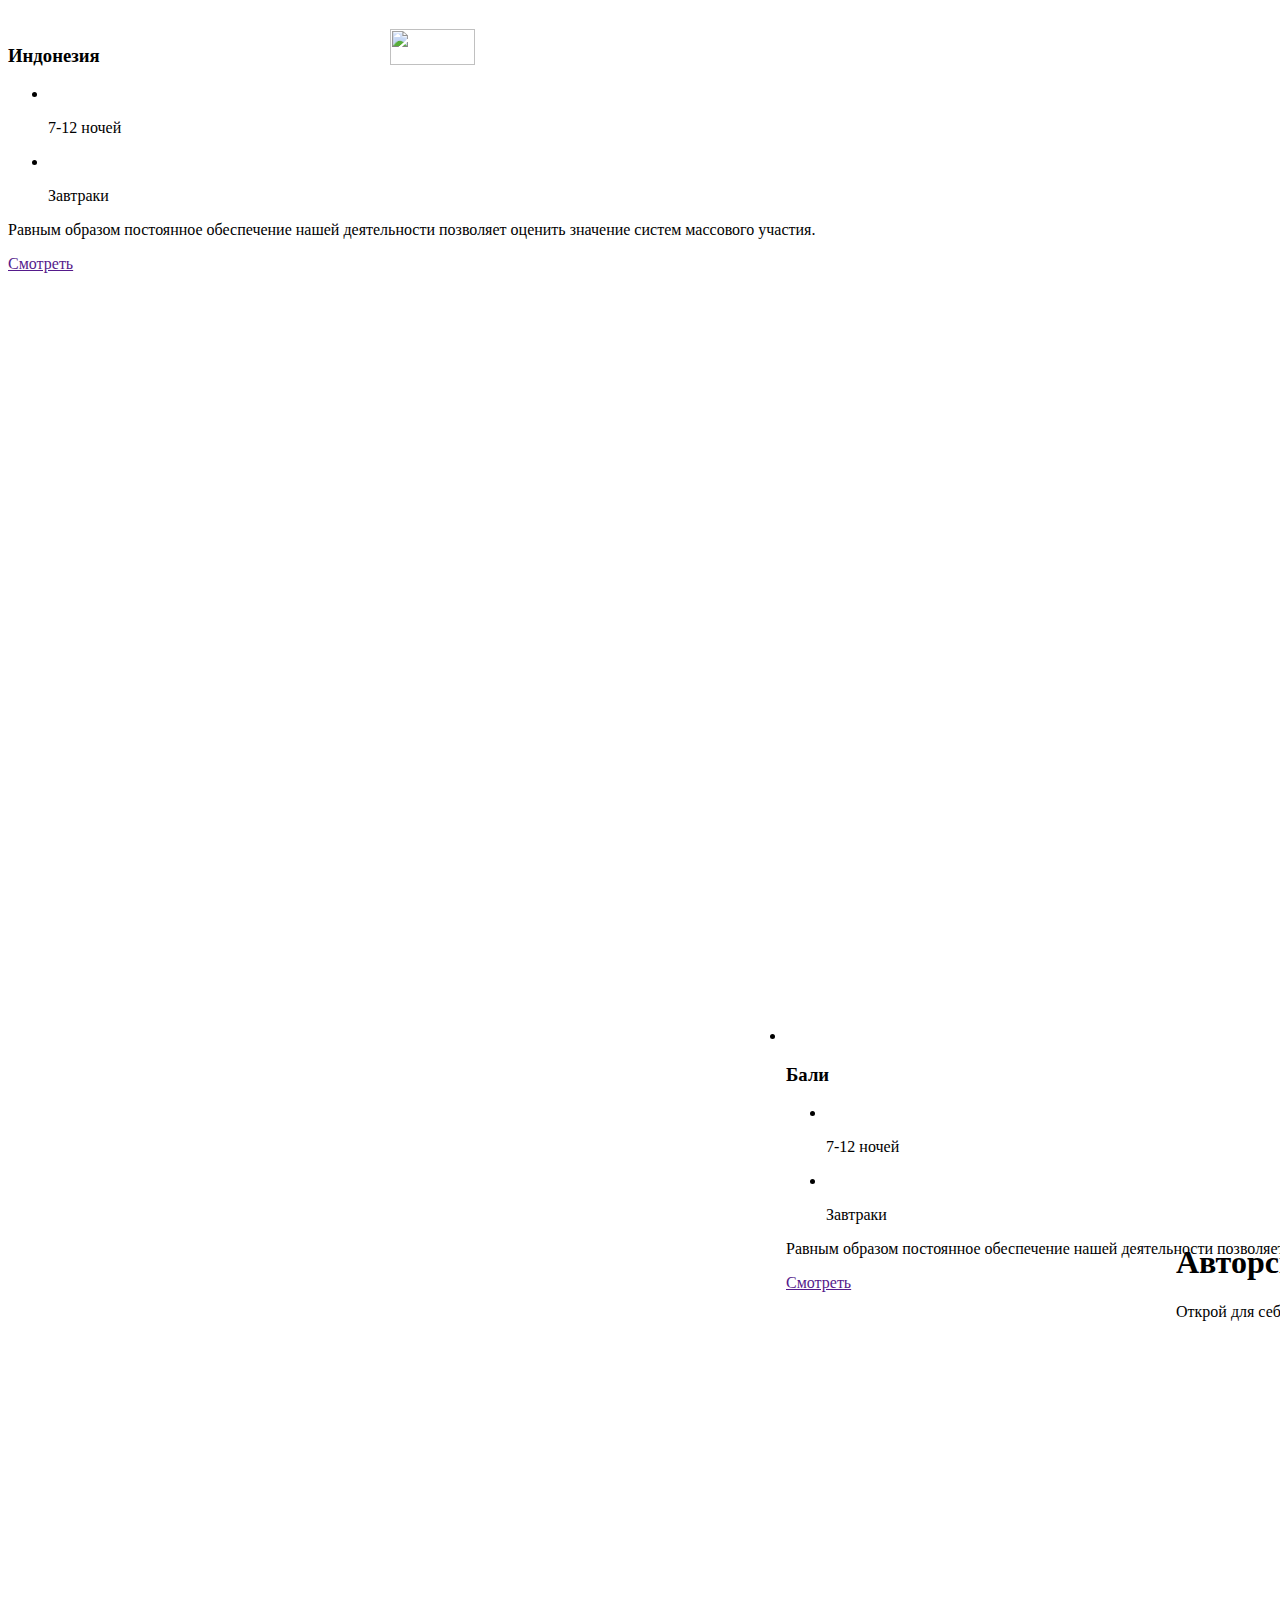
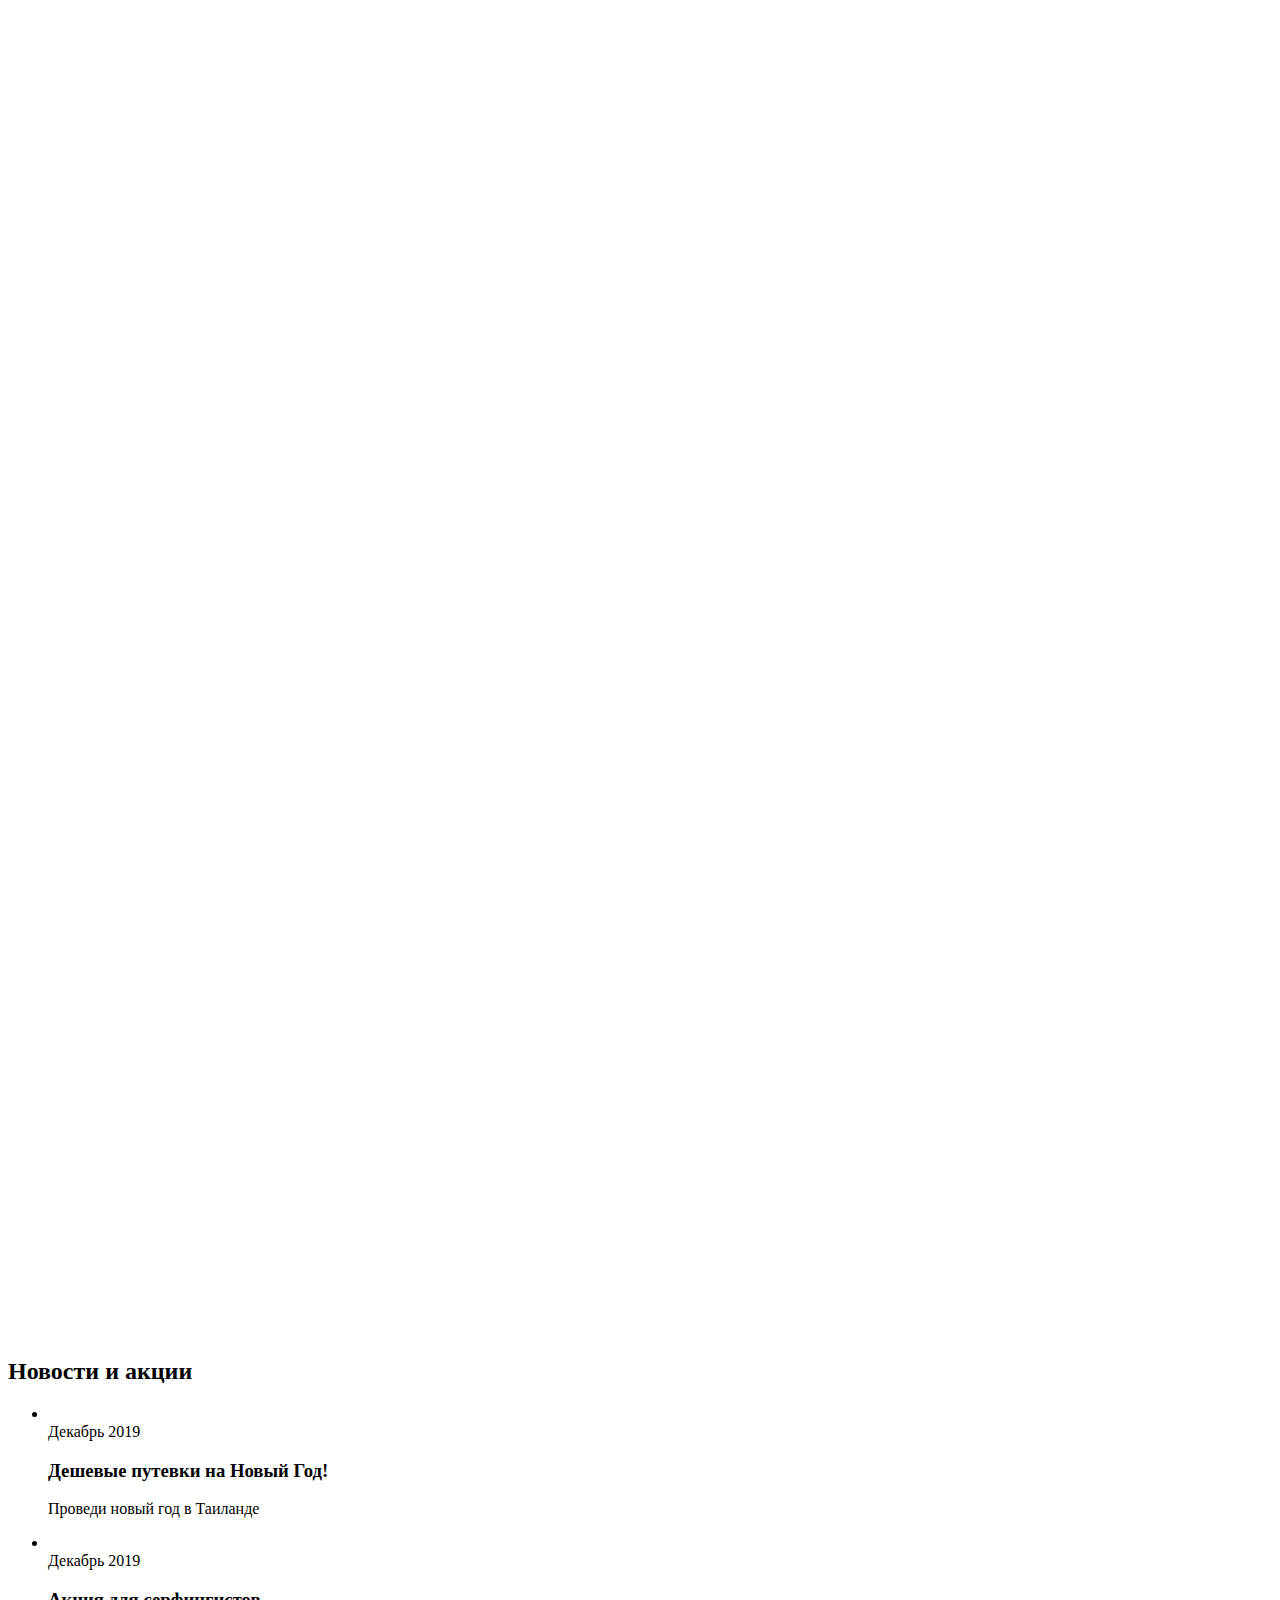
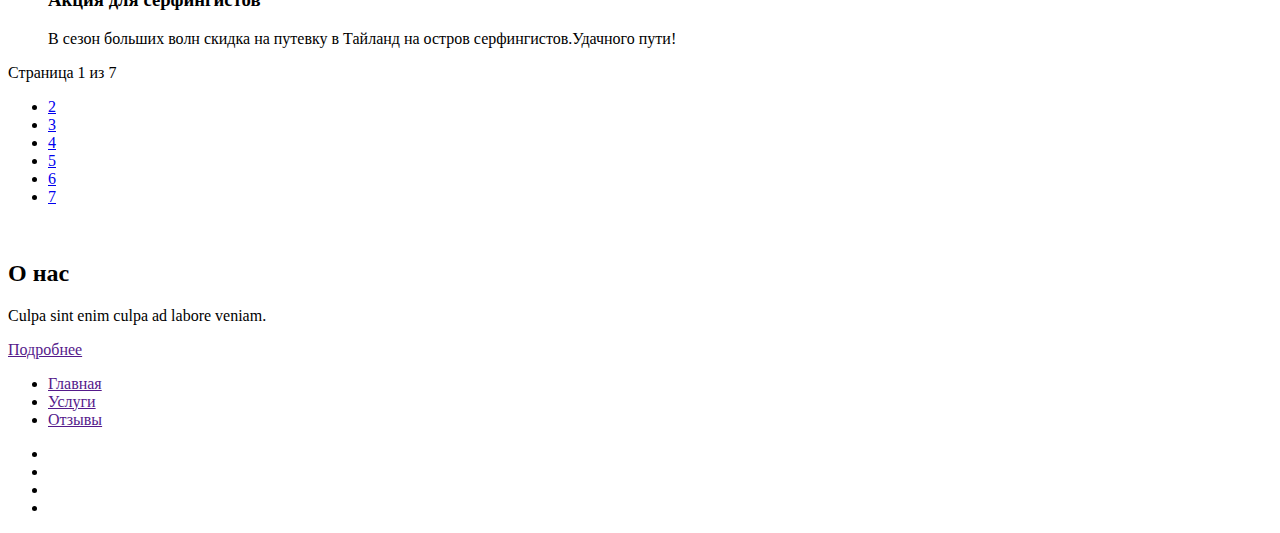
==== index.html @ 5a9b7503 "Update index.html" ====
<!Doctype html>
<lang="ru">
	<head>
		<meta charset="UTF-8">
		<meta http-equiv="X-UA-Compatible" content="IE=edge">
		<meta name="viewport" content="width=device-width,initial-scale=1.0">
		<title>Document</title>
		<link rel="stylesheet" href="main.css">
	</head>
	<body>
		<div class="wrapper">
			<div class="container">
				<header class="header">
					<div class="container">
						<a class="logo" href="/">
							<img src="" alt="" class="logo__pic">
						</a>
						<nav class="nav">
							<ul class="nav__list">
								<li class="nav__item">
									<a href="" class="nav__link">Главная</a>
								</li>
								<li class="nav__item">
									<a href="" class="nav__link">Услуги</a>
								</li>
								<li class="nav__item">
									<a href="" class="nav__link">Отзывы</a>
								</li>
							</ul>
						</nav>
						<address class="contacts">
							<a class="contacts__phone">8 800 700 38 38</a>
							<p class="contacts__shedule">График работы</p>
						</address>
					</div>
				</header>
				<main class="main">
					<section class="hero">
					<div class="container">
						<h1 class="hero__title">Авторские туры по Азии</h1>
						<div class="hero__description">Открой для себя Азию</div>
						<a class="hero__btn btn" href="">Подробнее</a>
					</div>
				</section>
					<section class="tours">
							<div class="container">
								<h2 class="tours__title title">Горящие туры</h2>
								<ul class="tours__list">
											<li class="tours__item">
													<div class="tours__item-img">
															<img src="" alt="" class="tours__item-pic">
													</div>
													<h3 class="tours__item-title">Таиланд</h3>
													<ul class="tours__features">
															<li class="tours__feature">
																	<img src=""alt="" class="tours__feature-ico">
																	<p class="tours__feature-text">7-12 ночей</p>
															</li>
															<li class="tours__feature">
																	<img src alt="" class="tours__feature-ico">
																	<p class="tours__feature-text">Завтраки</p>
															</li>
													</ul>
													<p class="tours__desc">Равным образом постоянное обеспечение нашей деятельности
															позволяет оценить значение систем массового участия.</p>
													<a href="" class="tours__btn btn">Смотреть</a>
											</li>
									</ul>
							</div>
								<li class="tours__item">
									<div class="tours__item-img">
											<img src="" alt="" class="tours__item-pic">
									</div>
								<h3 class="tours__item-title">Бали</h3>
								<ul class="tours__features">
										<li class="tours__feature">
												<img src="" alt="" class="tours__feature-ico">
												<p class="tours__feature-text">7-12 ночей</p>
										</li>
								<li class="tours__features">
								<img src alt="" class="tours__feature-ico">
								<p class="tours__feature-text">Завтраки</p>
								</li>
							</ul>
							<p class="tours__desc">Равным образом постоянное обеспечение нашей деятельности
									позволяет оценить значение систем массового участия.</p>
							<a href="" class="tours__btn btn">Смотреть</a>
							</li>
						</ul>
					</div>
							<li class="tours__item">
								<div class="tours__item-img">
										<img src="" alt="" class="tours__item-pic">
								</div>
							<h3 class="tours__item-title">Индонезия</h3>
							<ul class="tours__features">
									<li class="tours__feature">
											<img src="" alt="" class="tours__feature-ico">
											<p class="tours__feature-text">7-12 ночей</p>
									</li>
							<li class="tours__features">
							<img src alt="" class="tours__feature-ico">
							<p class="tours__feature-text">Завтраки</p>
							</li>
						</ul>
						<p class="tours__desc">Равным образом постоянное обеспечение нашей деятельности
								позволяет оценить значение систем массового участия.</p>
						<a href="" class="tours__btn btn">Смотреть</a>
						</li>
					</ul>
				</div>
						</section>
					<section class="news">
							<h2 class="news__main-title">Новости и акции</h2>
							<ul class="news__list">
									<li class="news__item">
											<img src="" alt="" class="news__cover">
											<div class="news__content">
													<div class="news__date">Декабрь 2019</div>
													<h3 class="news__title">Дешевые путевки на Новый Год!</h3>
													<p class="news__text">Проведи новый год в Таиланде</p>
											</div>
									</li>
									<li class="news__item">
											<img src="" alt="" class="news__cover">
											<div class="news__content">
													<div class="news__date">Декабрь 2019</div>
													<h3 class="news__title">Акция для серфингистов</h3>
													<p class="news__text">В сезон больших волн скидка на путевку в Тайланд 
														на остров серфингистов.Удачного пути!</p>					
									</li>
							</ul>
							<div class="pager">
									<div class="pager_display">Страница 1 из 7</div>
									<ul class="pager_list">
											<li class="pager_item"><a href="a"class ="pager_link">2</a></li>
											<li class="pager_item"><a href="a"class ="pager_link">3</a></li>
											<li class="pager_item"><a href="a"class ="pager_link">4</a></li>
											<li class="pager_item"><a href="a"class ="pager_link">5</a></li>
											<li class="pager_item"><a href="a"class ="pager_link">6</a></li>
											<li class="pager_item"><a href="a"class ="pager_link">7</a></li>
									</ul>
							</div>
			</section>
			<section class="about-us">
							<div class="about-us__decor">
									<img src="" alt="" class="about-us__decor-img">
							</div>
							<div class="about-us__content">
									<h2 class="about-us__title">О нас</h2>
									<p class="about-us__text">Culpa sint enim culpa ad labore veniam.</p>
									<a href="" class="about-us__btn">Подробнее</a>
								</div>
					</section>
				</main>
				<footer class="footer">
				<a class="logo" href="/"></a>
				<img src="" alt="" class="logo__pic">
								<nav class="nav">
									<ul class="nav__list">
										<li class="nav__item">
											<a href="" class="nav__link">Главная</a>
										</li>
										<li class="nav__item">
											<a href="" class="nav__link">Услуги</a>
										</li>
										<li class="nav__item">
											<a href="" class="nav__link">Отзывы</a>
										</li>
									</ul>
								</nav>
								<ul  class="socials">
										<li  class="social_item">
												<a href="" class="socials__link">
														<img src="" alt="" class="socials__icon">
												</a>
										</li>
										<li  class="social_item">
												<a href="" class="socials__link">
														<img src="" alt="" class="socials__icon">
												</a>
										</li>
										<li  class="social_item">
												<a href="" class="socials__link">
														<img src="" alt="" class="socials__icon">
												</a>
										</li>
										<li  class="social_item">
												<a href="" class="socials__link">
														<img src="" alt="" class="socials__icon">
												</a>
										</li>
								</ul>
								<address class="contacts">
										<p class="contacts__info">Бесплатный звонок по России</p>
										<a class="contacts__phone">8 800 700 38 38</a>
								</address>
				</footer>
		</div>
	</body>
</html>
---- main.css ----
body  {
  .wrapper { 
position: relative;
width: 1920px;
height: 2930px;
background-color: #FFFFFF;
}
.container {
  position: absolute;
  width: 1141px;
  height: 123.36px;
margin: 26,64px 389px 1052px 390px ;  
  }
      .logo__pic {
color: 255,0,0;
position: absolute;
width: 85px;
height: 36px;
left: 390px;
top: 29px;
background: url(лого.png);
 }
 .container {
  width: 1920px;
height: 1202px;
background-color: #FFFFFF;
margin: 1019px 780px 1606px 778px;
 }
ul.navbar {
position: absolute;
width: 264px;
height: 19px;
left: 554px;
top: 42px;
}
.nav.li /*Главная*/ {
font-family: Open Sans,sans-serif;
font-style: normal;
font-weight: 400;
font-size: 14px;
font-color: 255,255,255; 
line-height: 19px;
  /* identical to box height */
display: flex;
align-items: center;
background-color: 0,0,0;
position: absolute;
width: 56px;
height: 19px;
left: 554px;
top: 42px;
}
.nav.li /*Услуги*/ {
font-family: Open Sans,sans-serif;
font-style: normal;
font-weight: 400;
font-size: 14px;
font-color: 255,255,255; 
line-height: 19px;
  /* identical to box height */
display: flex;
align-items: center;
background-color: 0,0,0;
position: absolute;
width: 56px;
height: 19px;
left: 554px;
top: 42px;
}
.nav.li /*Отзывы*/ {
font-family: Open Sans,sans-serif;
font-style: normal;
font-weight: 400;
font-size: 14px;
font-color: 255,255,255; 
line-height: 19px;
  /* identical to box height */
display: flex;
align-items: center;
background-color: 0,0,0;
position: absolute;
width: 56px;
height: 19px;
left: 554px;
top: 42px;
}
.Schedule {
font-family: Open Sans, sans-serif;
font-style: normal;
font-weight: 400;
font-size: 13px;
line-height: 18px;
/* identical to box height */
display: flex;
align-items: center;
text-decoration-line: underline;
color: #FFFFFF;
}
.contacts {
position: absolute;
width: 191px;
height: 35px;
left: 1340px;
top: 26.64px;
font-family: Open Sans, sans-serif;
font-style: normal;
font-weight: 400;
font-size: 26px;
line-height: 35px;
display: flex;
align-items: center;
color: #FFFFFF;
}
.hero {
  .container {
position: absolute;
width: 511px;
height: 333px;
margin: 196px 1019px 673px 390px;
}
 .h1 {
    font-family: Open Sans, sans-serif;
    font-size: 72px;
    font-weight: bold;
    font-color: #ffffff;
    background: #000000;
  }
  .btn {
position: absolute;
width: 168px;
height: 55px;
background: #F5170E;
border-radius: 35px;
margin: 474px 1362px 673px 390px;
      }
  .container {
  background: url(hero.jpg);
position: absolute;
width: 1140px;
height: 549px;
margin: 875px 780px 305px 778uhpx;
             }
.h2 {
  font-size:  36px; 
  font-family: Open Sans, sans-serif;
  font-weight: bold;
  font-color: #ffffff;
}
.ul {
      li.h3 {
        font-family: Open Sans, sans-serif;
        font-size: 24px;
        font-weight: 700;
          }
      li.btn {
        box-sizing: border-box;
        position: absolute;
        width: 135px;
        height: 55px;
        margin: 224px 203px 26px 24px ;
        border: 1px solid #F5170E;
        border-radius: 35px;
        font-family: Open Sans, sans-serif;
        font-size: 14px; 
        font-weight: 700;
        font-color: #ff0000
              }
  }
.ul {
  .li 
      .h3 {
  font-family: Open Sans, sans-serif;
  font-size: 24px;
  font-weight: 700;
  font-color: #ffffff;
                       }
      .btn {
        box-sizing: border-box;
        position: absolute;
        width: 135px;
        height: 55px;
        margin: 224px 203px 26px 24px ;
        border: 1px solid #ffffff;
        border-radius: 35px;
        font-family: Open Sans, sans-serif;
        font-size: 14px; 
        font-weight: 700;
        font-color: #ff0000
              }
  }
.ul {
      li.h3 {
  font-family: Open Sans, sans-serif;
  font-size: 24px;
  font-weight: 700;
  font-color: #ffffff;
       }
      li.btn {
        box-sizing: border-box;
        position: absolute;
        width: 135px;
        height: 55px;
        margin: 224px 203px 26px 24px ;
        border: 1px solid white;
        border-radius: 35px;
        font-family: Open Sans, sans-serif;
        font-size: 14px; 
        font-weight: 700;
        font-color: red
              }
  }
.news {
  .h2 {
  font-family: Open Sans, sans-serif;
  font-color: #ffffff;
  fony-size: 36px;
  font-weight: bold;
        }
        .ul {
          li.pictures  {
            /*news date*/
            position: absolute;
            width: 557px;
            height: 394px;
            margin: 1551px 974px 985px 389px
            background: url(plain);
            border-radius: 5px;
          }
          li.h3 {
          font-family: Open Sans, sans-serif;
          font-style: normal;
          font-weight: 700;
          font-size: 24px;
          position: absolute;
          }
          li.img { /*surfe*/
          width: 557px;
          height: 394px;
          left: 971px;
          top: 1551px;
          background: url(surfer);
          border-radius: 5px;
          }
.about us {
  position: absolute;
  width: 1139px;
  height: 552px;
  margin:389px 2175px ;
}
  .h2 {
    font-family: Open Sans, sans-serif;
    font-weight: 400;
    font-size: 16px;
    Line height:27px;
  }
  .btn {    
  position: absolute;
  width: 168px;
  height: 55px;
  margin: 824px 2606px;
  background: #F5170E;
  border-radius: 35px;
  }
.container {
  position: absolute;
  width: 1141px;
  height: 123.36px;
margin: 26,64px 389px 1052px 390px ;  
  }
  .logo__pic {
color: 255,0,0;
position: absolute;
width: 85px;
height: 36px;
left: 390px;
top: 29px;
background: url(лого.png);
 }
 .container {
  width: 1920px;
height: 1202px;
background-color: #FFFFFF;
margin: 1019px 780px 1606px 778px;
 }
.ul.navbar {
position: absolute;
width: 264px;
height: 19px;
left: 554px;
top: 42px;
}
.nav.li Главная {
font-family: Open Sans,sans-serif;
font-style: normal;
font-weight: 400;
font-size: 14px;
font-color: 255,255,255; 
line-height: 19px;
  /* identical to box height */
display: flex;
align-items: center;
background-color: 0,0,0;
position: absolute;
width: 56px;
height: 19px;
left: 554px;
top: 42px;
}
.nav li Услуги {
font-family: Open Sans,sans-serif;
font-style: normal;
font-weight: 400;
font-size: 14px;
font-color: 255,255,255; 
line-height: 19px;
  /* identical to box height */
display: flex;
align-items: center;
background-color: 0,0,0;
position: absolute;
width: 56px;
height: 19px;
left: 554px;
top: 42px;
}
.nav li Отзывы {
font-family: Open Sans,sans-serif;
font-style: normal;
font-weight: 400;
font-size: 14px;
font-color: 255,255,255; 
line-height: 19px;
  /* identical to box height */
display: flex;
align-items: center;
background-color: 0,0,0;
position: absolute;
width: 56px;
height: 19px;
left: 554px;
top: 42px;
}
.Schedule {
font-family: Open Sans, sans-serif;
font-style: normal;
font-weight: 400;
font-size: 13px;
line-height: 18px;
/* identical to box height */
display: flex;
align-items: center;
text-decoration-line: underline;
color: #FFFFFF;
}
.contacts {
position: absolute;
width: 191px;
height: 35px;
left: 1340px;
top: 26.64px;
font-family: Open Sans, sans-serif;
font-style: normal;
font-weight: 400;
font-size: 26px;
line-height: 35px;
display: flex;
align-items: center;
color: #FFFFFF;
}
.social {
background: black;
position: absolute;
width: 36px;
height: 36px;
left: 1230px;
top: 2833px;
background: url(t.png);
}
.social {
background: black;
position: absolute;
width: 36px;
height: 36px;
left: 1230px;
top: 2833px;
background: url(f.png);
}
.social {
background: black;
position: absolute;
width: 36px;
height: 36px;
left: 1230px;
top: 2833px;
background: url(vk.png);
}
.social {
background: black;
position: absolute;
width: 36px;
height: 36px;
left: 1230px;
top: 2833px;
background: url(in.png);
}
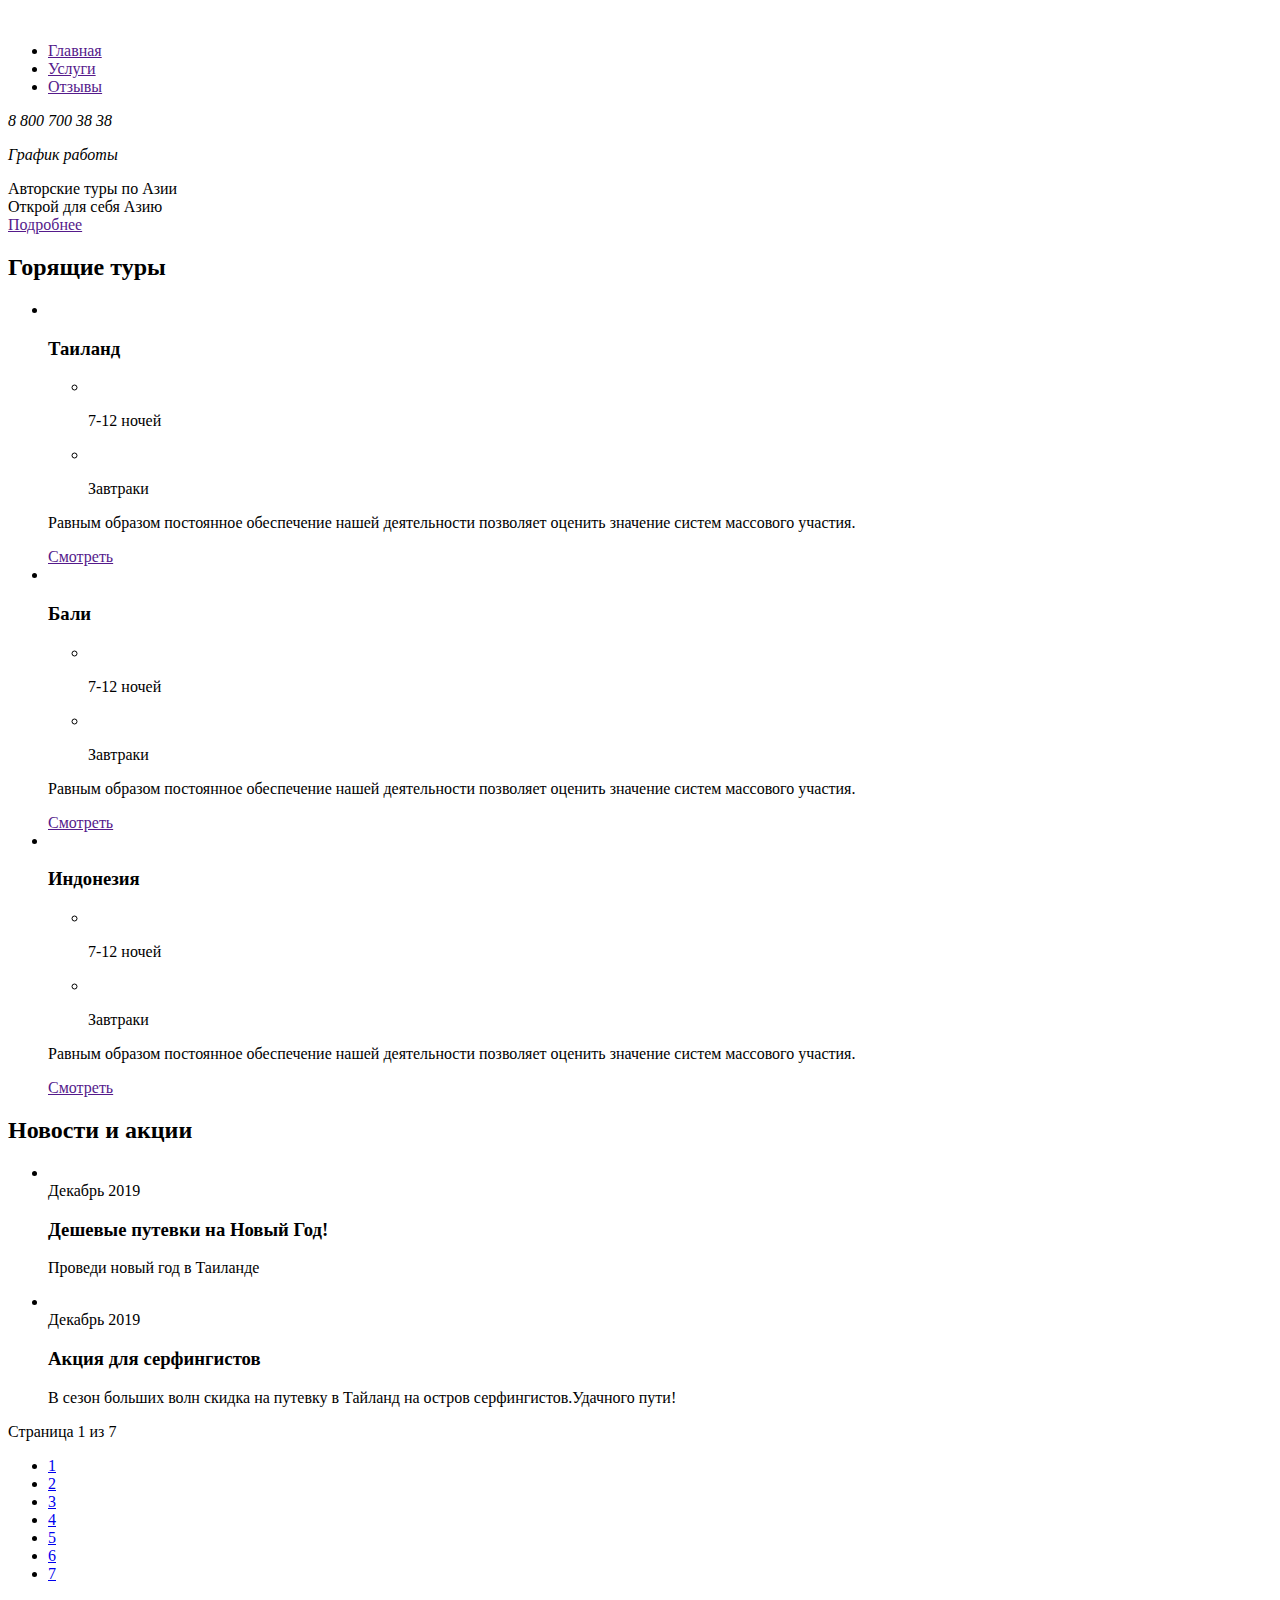
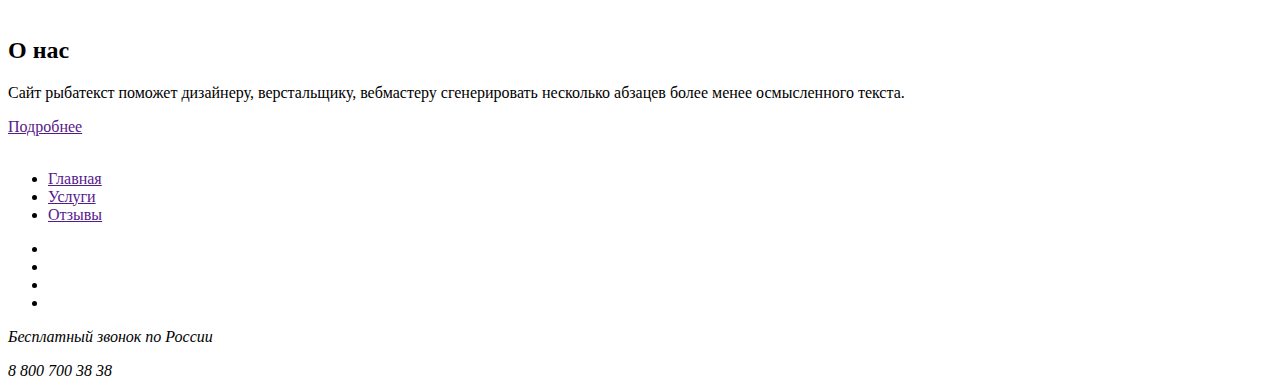
==== commit f1491147: "Add files via upload" ====
--- a/index.html
+++ b/index.html
@@ -1,201 +1,217 @@
-<!Doctype html>
-<lang="ru">
-	<head>
-		<meta charset="UTF-8">
-		<meta http-equiv="X-UA-Compatible" content="IE=edge">
-		<meta name="viewport" content="width=device-width,initial-scale=1.0">
-		<title>Document</title>
-		<link rel="stylesheet" href="main.css">
-	</head>
-	<body>
-		<div class="wrapper">
+<!DOCTYPE html>
+<html lang="ru">
+
+<head>
+	<meta charset="UTF-8">
+	<meta http-equiv="X-UA-Compatible" content="IE=edge">
+	<meta name="viewport" content="width=device-width,initial-scale=1.0">
+	<title>Document</title>
+	<link rel="preconnect" href="https://fonts.googleapis.com">
+	<link rel="preconnect" href="https://fonts.gstatic.com" crossorigin>
+	<link href="https://fonts.googleapis.com/css2?family=Open+Sans&display=swap" rel="stylesheet">
+	<link rel="stylesheet" href="main.css">
+
+</head>
+
+<body>
+	<div class="wrapper wrapper--main">
+		<div class="wrapper main-page-wrapper"></div>
+		<header class="header">
+			<main class="main main--main-page"></main>
 			<div class="container">
-				<header class="header">
-					<div class="container">
-						<a class="logo" href="/">
-							<img src="" alt="" class="logo__pic">
-						</a>
-						<nav class="nav">
-							<ul class="nav__list">
-								<li class="nav__item">
-									<a href="" class="nav__link">Главная</a>
-								</li>
-								<li class="nav__item">
-									<a href="" class="nav__link">Услуги</a>
-								</li>
-								<li class="nav__item">
-									<a href="" class="nav__link">Отзывы</a>
-								</li>
-							</ul>
-						</nav>
-						<address class="contacts">
-							<a class="contacts__phone">8 800 700 38 38</a>
-							<p class="contacts__shedule">График работы</p>
-						</address>
-					</div>
-				</header>
-				<main class="main">
-					<section class="hero">
-					<div class="container">
+				<a class="logo" href="/">
+					<img src="img/logo.png" alt="" class="logo__pic">
+				</a>
+				<nav class="nav">
+					<ul class="nav__list">
+						<li class="nav__item">
+							<a href="" class="nav__link">Главная</a>
+						</li>
+						<li class="nav__item">
+							<a href="" class="nav__link">Услуги</a>
+						</li>
+						<li class="nav__item">
+							<a href="" class="nav__link">Отзывы</a>
+						</li>
+					</ul>
+				</nav>
+				<address class="contacts">
+					<a class="contacts__phone">8 800 700 38 38</a>
+					<p class="contacts__shedule">График работы</p>
+				</address>
+			</div>
+		</header>
+		<main class="main">
+			<section class="hero">
+				<div class="container">
+					<div class="hero__text-section>" 
 						<h1 class="hero__title">Авторские туры по Азии</h1>
-						<div class="hero__description">Открой для себя Азию</div>
+						<div class="hero__subtitle">Открой для себя Азию</div>
 						<a class="hero__btn btn" href="">Подробнее</a>
 					</div>
-				</section>
-					<section class="tours">
-							<div class="container">
-								<h2 class="tours__title title">Горящие туры</h2>
-								<ul class="tours__list">
-											<li class="tours__item">
-													<div class="tours__item-img">
-															<img src="" alt="" class="tours__item-pic">
-													</div>
-													<h3 class="tours__item-title">Таиланд</h3>
-													<ul class="tours__features">
-															<li class="tours__feature">
-																	<img src=""alt="" class="tours__feature-ico">
-																	<p class="tours__feature-text">7-12 ночей</p>
-															</li>
-															<li class="tours__feature">
-																	<img src alt="" class="tours__feature-ico">
-																	<p class="tours__feature-text">Завтраки</p>
-															</li>
-													</ul>
-													<p class="tours__desc">Равным образом постоянное обеспечение нашей деятельности
-															позволяет оценить значение систем массового участия.</p>
-													<a href="" class="tours__btn btn">Смотреть</a>
-											</li>
-									</ul>
-							</div>
-								<li class="tours__item">
-									<div class="tours__item-img">
-											<img src="" alt="" class="tours__item-pic">
-									</div>
+				</div>
+			</section>
+			<section class="tours">
+				<div class="container">
+					<h2 class="tours__title title">Горящие туры</h2>
+					<ul class="tours__list">
+						<li class="tours__item">
+							<div class="tours__item-img">
+								<img src="img/hot-tours_1.png" alt="" class="tours__item-pic">
+							</div>
+							<div class="tours__content">
+								<h3 class="tours__item-title">Таиланд</h3>
+								<ul class="tours__features">
+									<li class="tours__feature">
+										<img src="img/calendar.png" alt="" class="tours__feature-ico">
+										<p class="tours__feature-text">7-12 ночей</p>
+									</li>
+									<li class="tours__feature">
+										<img src="img/meal.png" alt="" class="tours__feature-ico">
+										<p class="tours__feature-text">Завтраки</p>
+									</li>
+								</ul>
+								<p class="tours__desc">Равным образом постоянное обеспечение нашей деятельности
+									позволяет оценить значение систем массового участия.</p>
+								<a href="" class="tours__btn btn btn--size-middle btn--theme-bordered">Смотреть</a>
+							</div>
+						</li>
+						<li class="tours__item">
+							<div class="tours__item-img">
+								<img src="img/hot-tours_2.png" alt="" class="tours__item-pic">
+							</div>
+							<div class="tours__content">
 								<h3 class="tours__item-title">Бали</h3>
 								<ul class="tours__features">
-										<li class="tours__feature">
-												<img src="" alt="" class="tours__feature-ico">
-												<p class="tours__feature-text">7-12 ночей</p>
-										</li>
-								<li class="tours__features">
-								<img src alt="" class="tours__feature-ico">
-								<p class="tours__feature-text">Завтраки</p>
-								</li>
-							</ul>
-							<p class="tours__desc">Равным образом постоянное обеспечение нашей деятельности
+									<li class="tours__feature">
+										<img src="img/calendar.png" alt="" class="tours__feature-ico">
+										<p class="tours__feature-text">7-12 ночей</p>
+									</li>
+									<li class="tours__feature">
+										<img src="img/meal.png" alt="" class="tours__feature-ico">
+										<p class="tours__feature-text">Завтраки</p>
+									</li>
+								</ul>
+								<p class="tours__desc">Равным образом постоянное обеспечение нашей деятельности
 									позволяет оценить значение систем массового участия.</p>
-							<a href="" class="tours__btn btn">Смотреть</a>
-							</li>
+								<a href="" class="tours__btn btn btn--size-middle">Смотреть</a>
+							</div>
+						</li>
+						<li class="tours__item">
+							<div class="tours__item-img">
+								<img src="img/hot-tours_3.png" alt="" class="tours__item-pic">
+							</div>
+							<div class="tours__content">
+								<h3 class="tours__item-title">Индонезия</h3>
+								<ul class="tours__features">
+									<li class="tours__feature">
+										<img src="img/calendar.png" alt="" class="tours__feature-ico">
+										<p class="tours__feature-text">7-12 ночей</p>
+									</li>
+									<li class="tours__feature">
+										<img src="img/meal.png" alt="" class="tours__feature-ico">
+										<p class="tours__feature-text">Завтраки</p>
+									</li>
+								</ul>
+								<p class="tours__desc">Равным образом постоянное обеспечение нашей деятельности
+									позволяет оценить значение систем массового участия.</p>
+								<a href="" class="tours__btn btn btn--size-middle btn--theme-bordered">Смотреть</a>
+							</div>
+						</li>
+					</ul>
+				</div>
+			</section>
+			<section class="news">
+				<div class="container">
+					<h2 class="news__main-title">Новости и акции</h2>
+					<ul class="news__list">
+						<li class="news__item">
+							<img src="img/news1.png" alt="" class="news__cover">
+							<div class="news__content">
+								<div class="news__date">Декабрь 2019</div>
+								<h3 class="news__title">Дешевые путевки на Новый Год!</h3>
+								<p class="news__text">Проведи новый год в Таиланде</p>
+							</div>
+						</li>
+						<li class="news__item">
+							<img src="img/news2.png" alt="" class="news__cover">
+							<div class="news__content">
+								<div class="news__date">Декабрь 2019</div>
+								<h3 class="news__title">Акция для серфингистов</h3>
+								<p class="news__text">В сезон больших волн скидка на путевку в Тайланд
+									на остров серфингистов.Удачного пути!</p>
+						</li>
+					</ul>
+					<div class="pager">
+						<div class="pager__display">Страница 1 из 7</div>
+						<ul class="pager__list">
+							<li class="pager__item"><a href="a" class="pager__link pager__link--active">1</a></li>
+							<li class="pager__item"><a href="a" class="pager__link">2</a></li>
+							<li class="pager__item"><a href="a" class="pager__link">3</a></li>
+							<li class="pager__item"><a href="a" class="pager__link">4</a></li>
+							<li class="pager__item"><a href="a" class="pager__link">5</a></li>
+							<li class="pager__item"><a href="a" class="pager__link">6</a></li>
+							<li class="pager__item"><a href="a" class="pager__link">7</a></li>
 						</ul>
 					</div>
-							<li class="tours__item">
-								<div class="tours__item-img">
-										<img src="" alt="" class="tours__item-pic">
-								</div>
-							<h3 class="tours__item-title">Индонезия</h3>
-							<ul class="tours__features">
-									<li class="tours__feature">
-											<img src="" alt="" class="tours__feature-ico">
-											<p class="tours__feature-text">7-12 ночей</p>
-									</li>
-							<li class="tours__features">
-							<img src alt="" class="tours__feature-ico">
-							<p class="tours__feature-text">Завтраки</p>
-							</li>
-						</ul>
-						<p class="tours__desc">Равным образом постоянное обеспечение нашей деятельности
-								позволяет оценить значение систем массового участия.</p>
-						<a href="" class="tours__btn btn">Смотреть</a>
-						</li>
-					</ul>
-				</div>
-						</section>
-					<section class="news">
-							<h2 class="news__main-title">Новости и акции</h2>
-							<ul class="news__list">
-									<li class="news__item">
-											<img src="" alt="" class="news__cover">
-											<div class="news__content">
-													<div class="news__date">Декабрь 2019</div>
-													<h3 class="news__title">Дешевые путевки на Новый Год!</h3>
-													<p class="news__text">Проведи новый год в Таиланде</p>
-											</div>
-									</li>
-									<li class="news__item">
-											<img src="" alt="" class="news__cover">
-											<div class="news__content">
-													<div class="news__date">Декабрь 2019</div>
-													<h3 class="news__title">Акция для серфингистов</h3>
-													<p class="news__text">В сезон больших волн скидка на путевку в Тайланд 
-														на остров серфингистов.Удачного пути!</p>					
-									</li>
-							</ul>
-							<div class="pager">
-									<div class="pager_display">Страница 1 из 7</div>
-									<ul class="pager_list">
-											<li class="pager_item"><a href="a"class ="pager_link">2</a></li>
-											<li class="pager_item"><a href="a"class ="pager_link">3</a></li>
-											<li class="pager_item"><a href="a"class ="pager_link">4</a></li>
-											<li class="pager_item"><a href="a"class ="pager_link">5</a></li>
-											<li class="pager_item"><a href="a"class ="pager_link">6</a></li>
-											<li class="pager_item"><a href="a"class ="pager_link">7</a></li>
-									</ul>
-							</div>
+				</div>
 			</section>
 			<section class="about-us">
-							<div class="about-us__decor">
-									<img src="" alt="" class="about-us__decor-img">
-							</div>
-							<div class="about-us__content">
-									<h2 class="about-us__title">О нас</h2>
-									<p class="about-us__text">Culpa sint enim culpa ad labore veniam.</p>
-									<a href="" class="about-us__btn">Подробнее</a>
-								</div>
-					</section>
-				</main>
-				<footer class="footer">
-				<a class="logo" href="/"></a>
-				<img src="" alt="" class="logo__pic">
-								<nav class="nav">
-									<ul class="nav__list">
-										<li class="nav__item">
-											<a href="" class="nav__link">Главная</a>
-										</li>
-										<li class="nav__item">
-											<a href="" class="nav__link">Услуги</a>
-										</li>
-										<li class="nav__item">
-											<a href="" class="nav__link">Отзывы</a>
-										</li>
-									</ul>
-								</nav>
-								<ul  class="socials">
-										<li  class="social_item">
-												<a href="" class="socials__link">
-														<img src="" alt="" class="socials__icon">
-												</a>
-										</li>
-										<li  class="social_item">
-												<a href="" class="socials__link">
-														<img src="" alt="" class="socials__icon">
-												</a>
-										</li>
-										<li  class="social_item">
-												<a href="" class="socials__link">
-														<img src="" alt="" class="socials__icon">
-												</a>
-										</li>
-										<li  class="social_item">
-												<a href="" class="socials__link">
-														<img src="" alt="" class="socials__icon">
-												</a>
-										</li>
-								</ul>
-								<address class="contacts">
-										<p class="contacts__info">Бесплатный звонок по России</p>
-										<a class="contacts__phone">8 800 700 38 38</a>
-								</address>
-				</footer>
-		</div>
-	</body>
-</html>
+				<div class="container about-us__container">
+					<div class="about-us__decor">
+						<img src="img/about1.png" alt="" class="about-us__decor-img">
+					</div>
+					<div class="about-us__content">
+						<h2 class="about-us__title">О нас</h2>
+						<p class="about-us__text">Сайт рыбатекст поможет дизайнеру, верстальщику, вебмастеру сгенерировать несколько
+							абзацев более менее осмысленного текста.</p>
+						<a href="" class="about-us__btn btn">Подробнее</a>
+					</div>
+				</div>
+			</section>
+		</main>
+		<footer class="footer">
+			<div class="container footer__container">
+				<a class="logo footer__logo" href="/">
+					<img src="img/logo.png" alt="" class="logo__pic">
+				</a>
+				<nav class="nav footer__nav">
+					<ul class="nav__list">
+						<li class="nav__item">
+							<a href="" class="nav__link">Главная</a>
+						</li>
+						<li class="nav__item">
+							<a href="" class="nav__link">Услуги</a>
+						</li>
+						<li class="nav__item">
+							<a href="" class="nav__link">Отзывы</a>
+						</li>
+					</ul>
+				</nav>
+				<ul class="socials footer__socials">
+					<li class="social__item">
+						<a href="" class="socials__link socials__link--icon-tg">
+						</a>
+					</li>
+					<li class="social__item">
+						<a href="" class="socials__link socials__link--icon-vk">
+						</a>
+					</li>
+					<li class="social_item">
+						<a href="" class="socials__link socials__link--icon-fb">
+						</a>
+					</li>
+					<li class="social__item">
+						<a href="" class="socials__link socials__link--icon-in">
+						</a>
+					</li>
+				</ul>
+				<address class="contacts footer__contacts">
+					<p class="contacts__info">Бесплатный звонок по России</p>
+					<a class="contacts__phone">8 800 700 38 38</a>
+				</address>
+		</footer>
+	</div>
+</body>
+
+</html>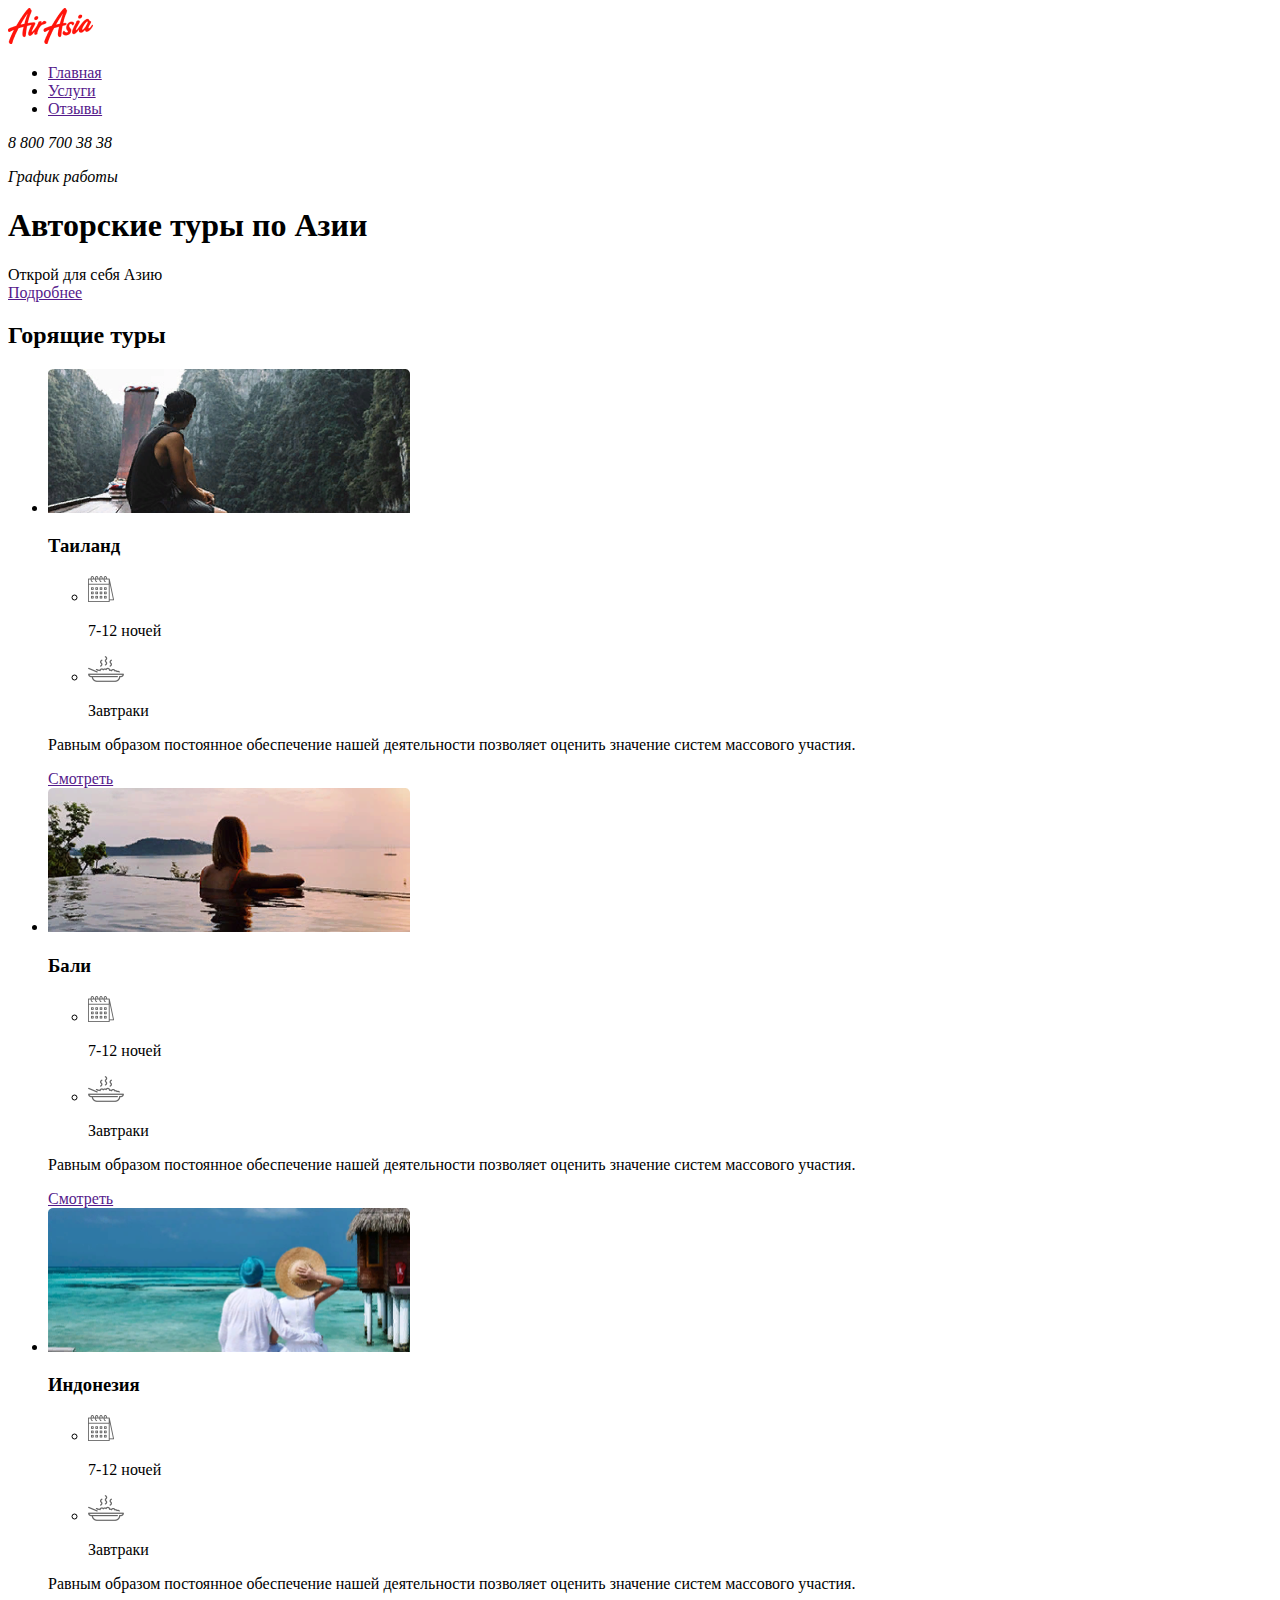
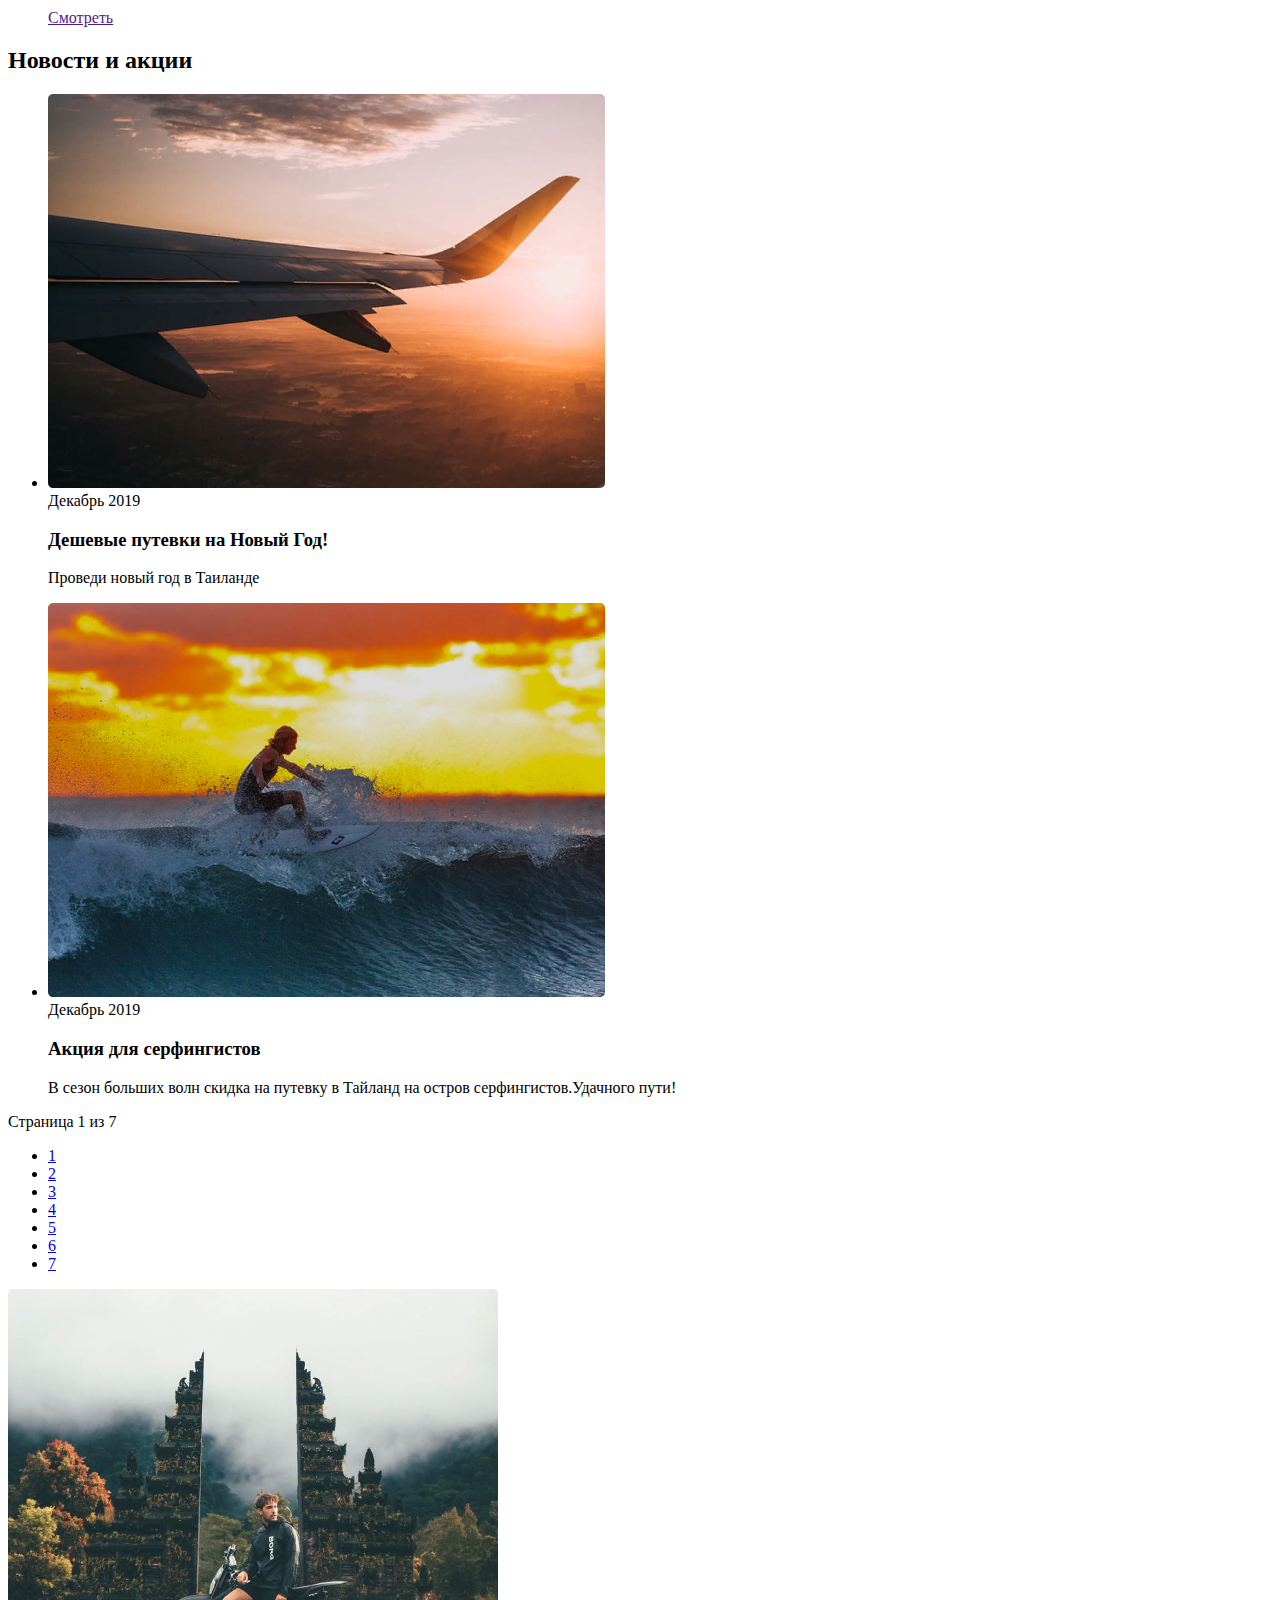
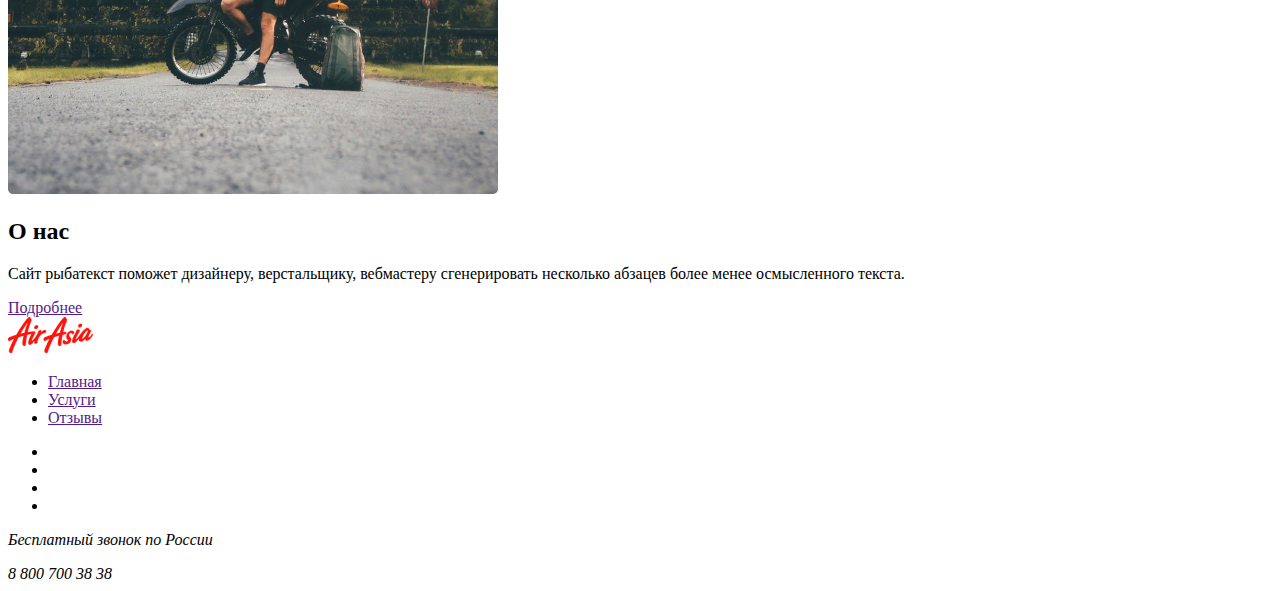
==== commit 181fc006: "Add files via upload" ====
--- a/index.html
+++ b/index.html
@@ -8,16 +8,14 @@
 	<title>Document</title>
 	<link rel="preconnect" href="https://fonts.googleapis.com">
 	<link rel="preconnect" href="https://fonts.gstatic.com" crossorigin>
-	<link href="https://fonts.googleapis.com/css2?family=Open+Sans&display=swap" rel="stylesheet">
+	<link href="https://fonts.googleapis.com/css2?family=Open+Sans:ital,wght@0,400;0,700;1,400&display=swap"
+		rel="stylesheet">
 	<link rel="stylesheet" href="main.css">
-
 </head>
 
 <body>
 	<div class="wrapper wrapper--main">
-		<div class="wrapper main-page-wrapper"></div>
 		<header class="header">
-			<main class="main main--main-page"></main>
 			<div class="container">
 				<a class="logo" href="/">
 					<img src="img/logo.png" alt="" class="logo__pic">
@@ -41,10 +39,10 @@
 				</address>
 			</div>
 		</header>
-		<main class="main">
+		<main class="main main--main-page">
 			<section class="hero">
 				<div class="container">
-					<div class="hero__text-section>" 
+					<div class="hero__text-section">
 						<h1 class="hero__title">Авторские туры по Азии</h1>
 						<div class="hero__subtitle">Открой для себя Азию</div>
 						<a class="hero__btn btn" href="">Подробнее</a>
@@ -197,7 +195,7 @@
 						<a href="" class="socials__link socials__link--icon-vk">
 						</a>
 					</li>
-					<li class="social_item">
+					<li class="social__item">
 						<a href="" class="socials__link socials__link--icon-fb">
 						</a>
 					</li>
@@ -210,6 +208,7 @@
 					<p class="contacts__info">Бесплатный звонок по России</p>
 					<a class="contacts__phone">8 800 700 38 38</a>
 				</address>
+			</div>
 		</footer>
 	</div>
 </body>
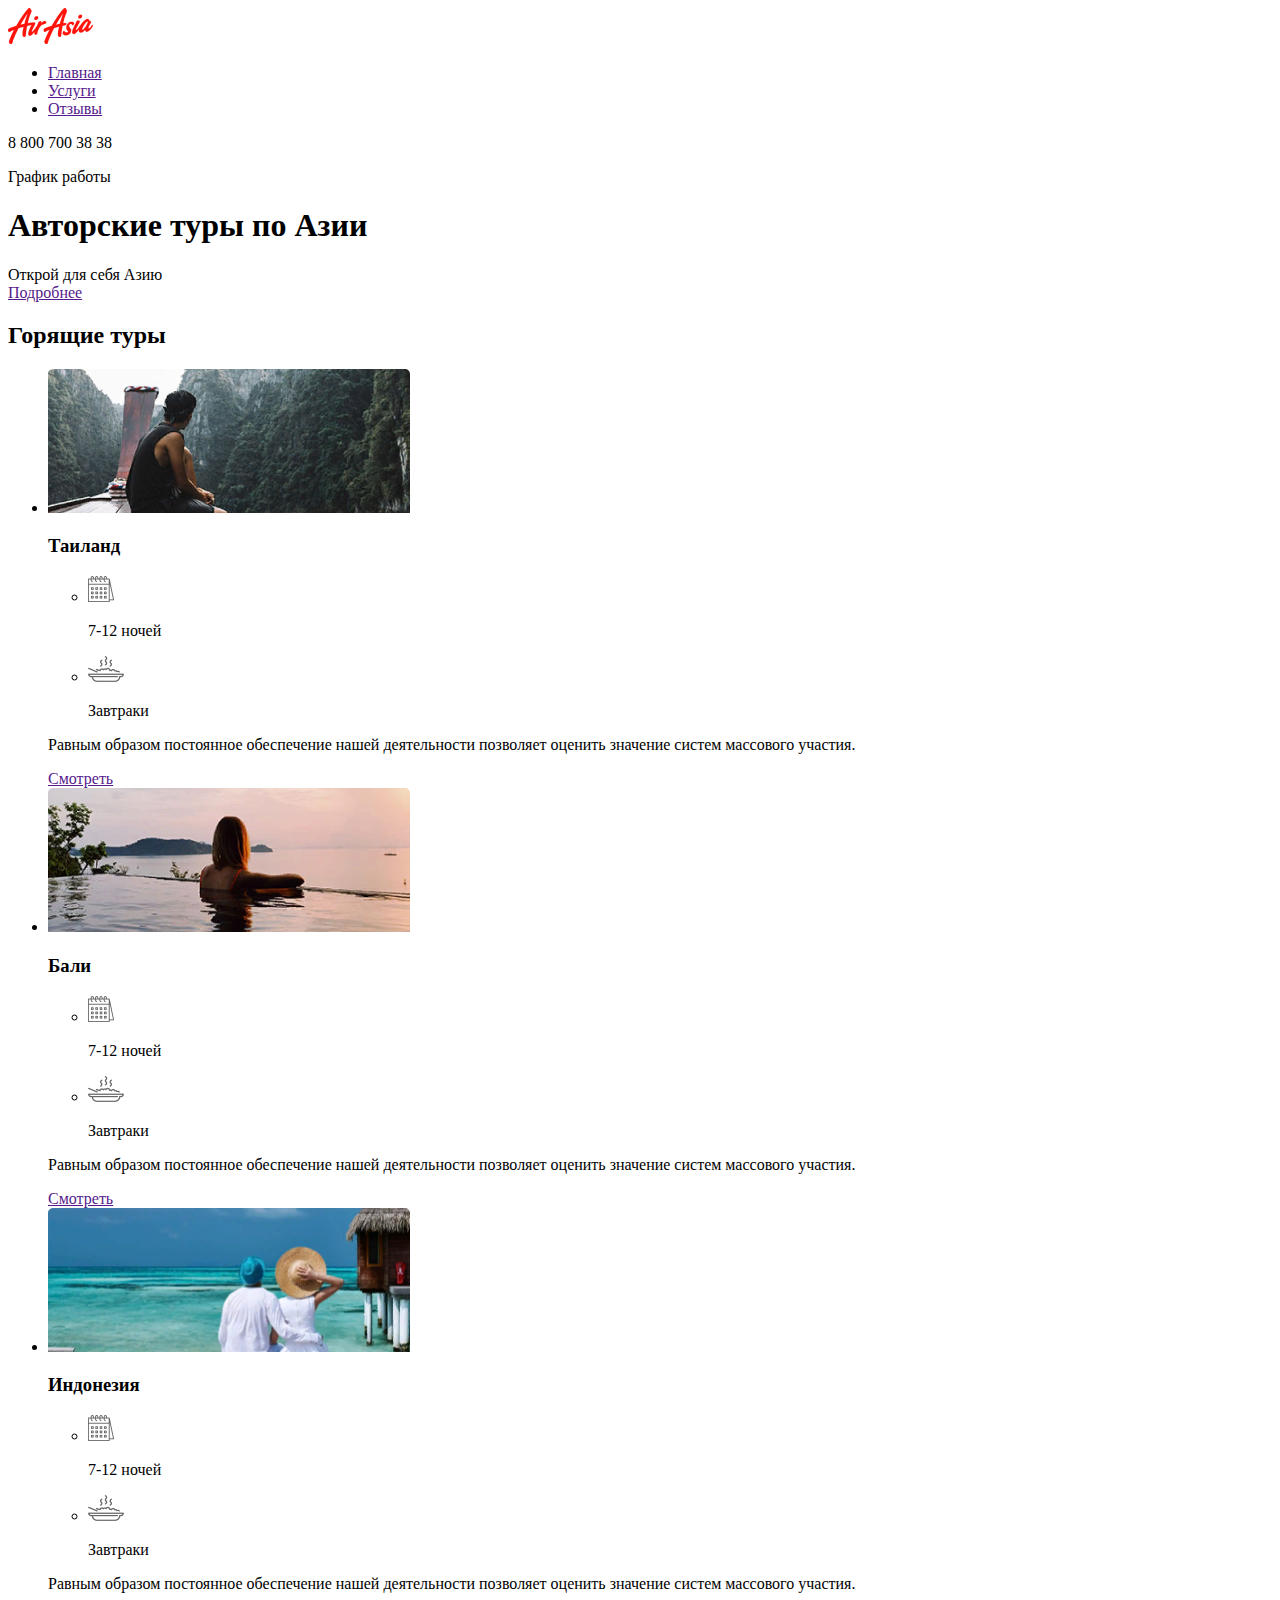
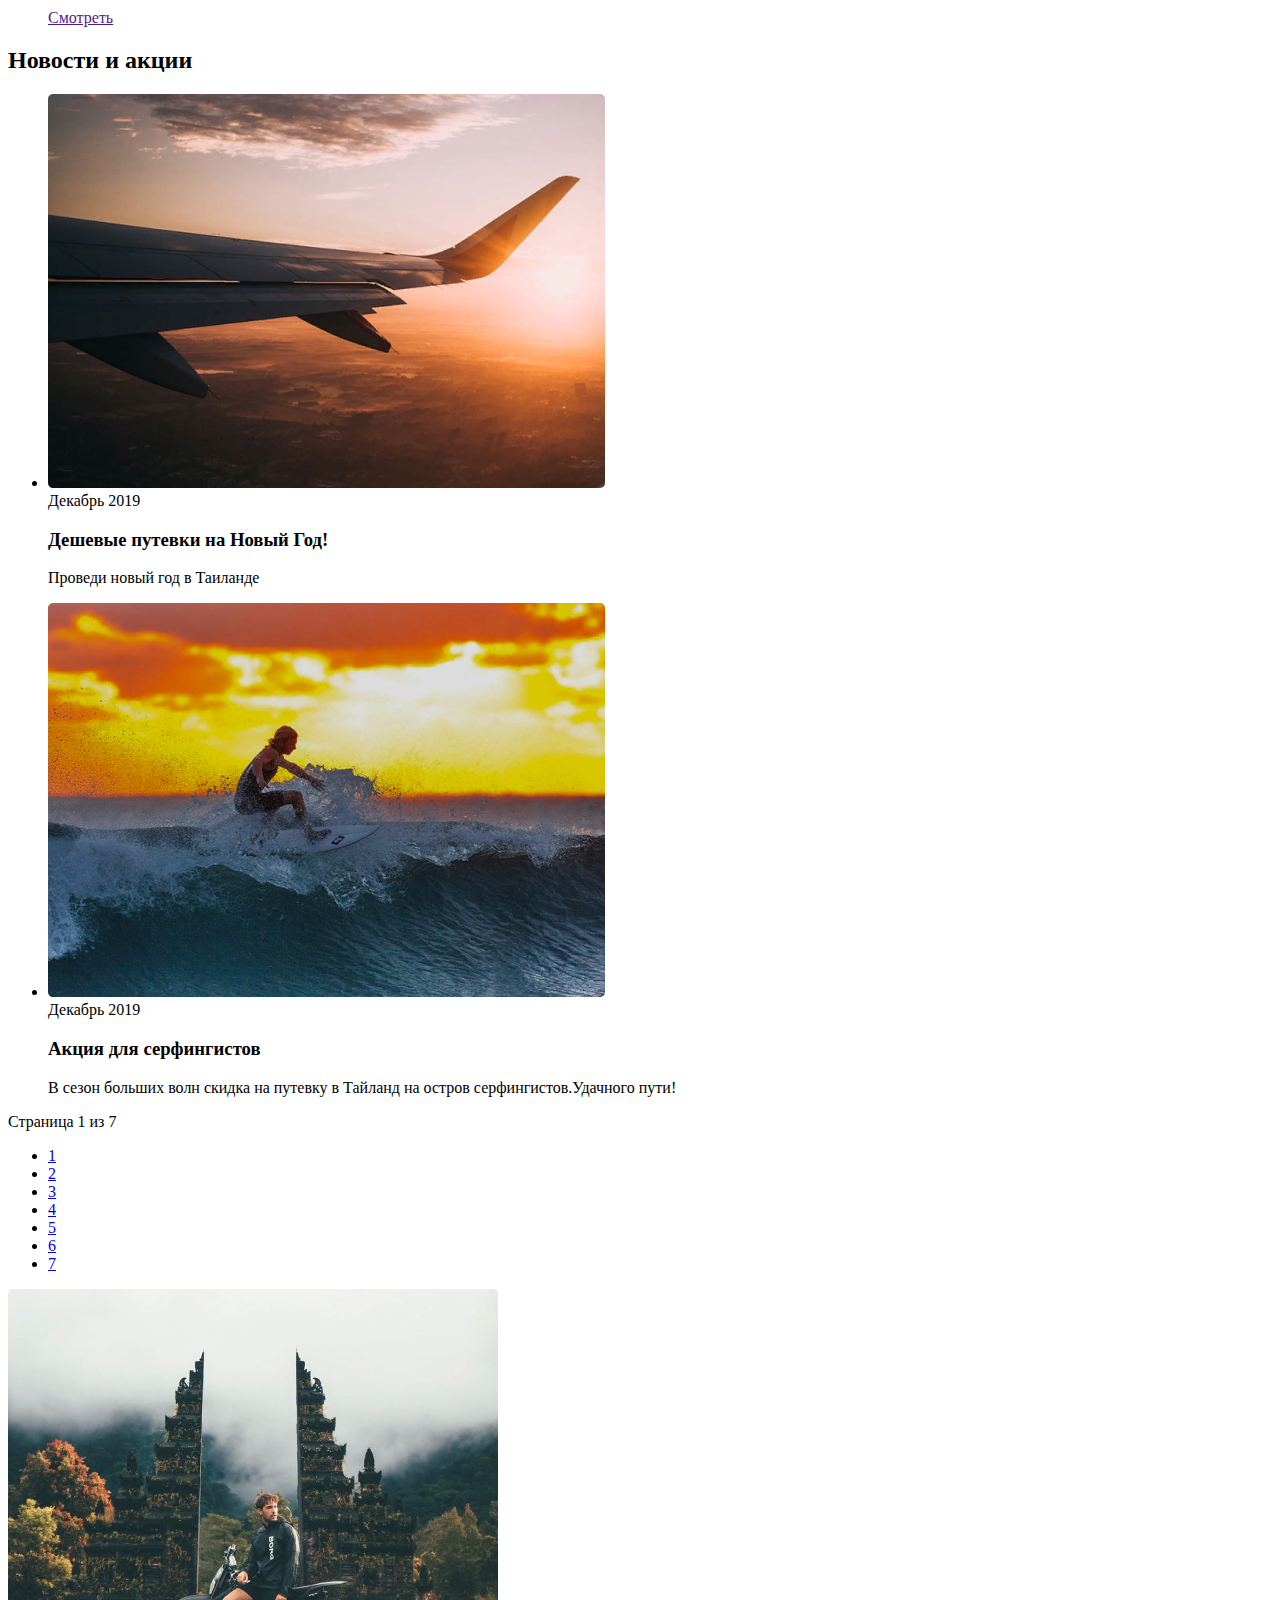
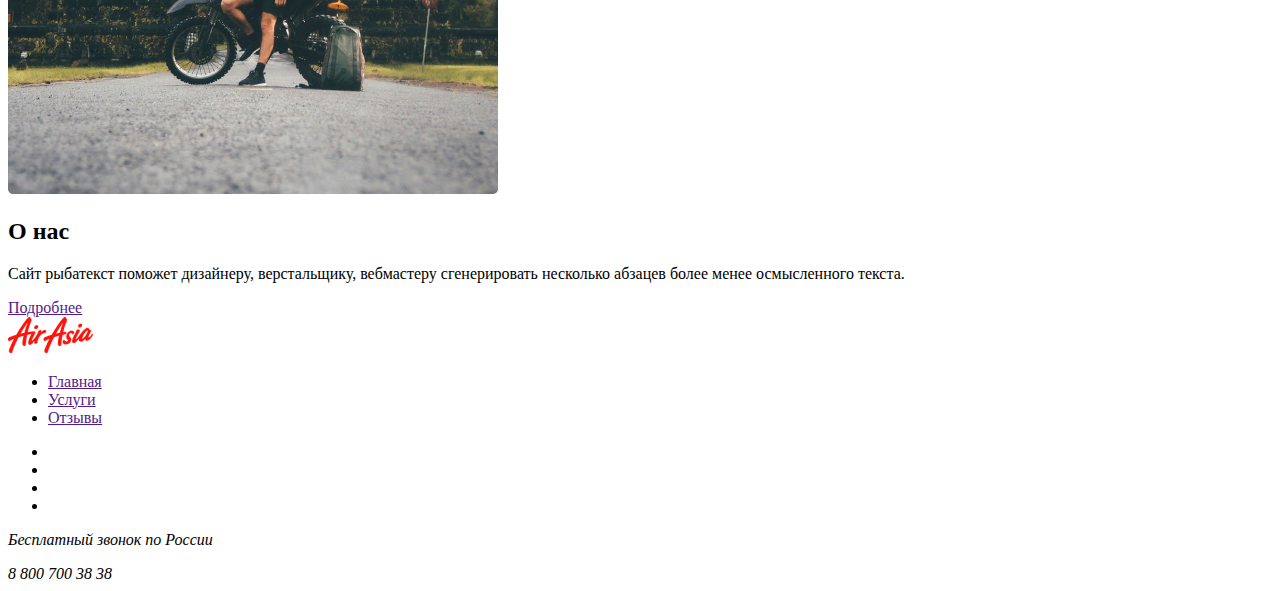
==== commit 0c171fed: "Add files via upload" ====
--- a/index.html
+++ b/index.html
@@ -4,213 +4,227 @@
 <head>
 	<meta charset="UTF-8">
 	<meta http-equiv="X-UA-Compatible" content="IE=edge">
-	<meta name="viewport" content="width=device-width,initial-scale=1.0">
+	<meta name="viewport" content="width=1200,initial-scale=1.0">
 	<title>Document</title>
 	<link rel="preconnect" href="https://fonts.googleapis.com">
 	<link rel="preconnect" href="https://fonts.gstatic.com" crossorigin>
 	<link href="https://fonts.googleapis.com/css2?family=Open+Sans:ital,wght@0,400;0,700;1,400&display=swap"
 		rel="stylesheet">
+	<link rel="stylesheet" href="https//cdnjs.cloudflare.com/ajax/libs/normalize/8.0.1/normalize.min.css" rel="stylesheet">
 	<link rel="stylesheet" href="main.css">
 </head>
 
 <body>
 	<div class="wrapper wrapper--main">
-		<header class="header">
-			<div class="container">
-				<a class="logo" href="/">
-					<img src="img/logo.png" alt="" class="logo__pic">
-				</a>
-				<nav class="nav">
-					<ul class="nav__list">
-						<li class="nav__item">
-							<a href="" class="nav__link">Главная</a>
-						</li>
-						<li class="nav__item">
-							<a href="" class="nav__link">Услуги</a>
-						</li>
-						<li class="nav__item">
-							<a href="" class="nav__link">Отзывы</a>
-						</li>
-					</ul>
-				</nav>
-				<address class="contacts">
-					<a class="contacts__phone">8 800 700 38 38</a>
-					<p class="contacts__shedule">График работы</p>
-				</address>
-			</div>
-		</header>
-		<main class="main main--main-page">
-			<section class="hero">
-				<div class="container">
-					<div class="hero__text-section">
-						<h1 class="hero__title">Авторские туры по Азии</h1>
-						<div class="hero__subtitle">Открой для себя Азию</div>
-						<a class="hero__btn btn" href="">Подробнее</a>
+		<div class="container hero__container">
+			<header class="header">
+				<div class="header__col">
+					<div class="container">
+						<a class="logo" href="/">
+							<img src="img/logo.png" alt="" class="logo__pic">
+						</a>
+						<nav class="nav">
+							<ul class="nav__list">
+								<li class="nav__item">
+									<a href="" class="nav__link">Главная</a>
+								</li>
+								<li class="nav__item">
+									<a href="" class="nav__link">Услуги</a>
+								</li>
+								<li class="nav__item">
+									<a href="" class="nav__link">Отзывы</a>
+								</li>
+							</ul>
+						</nav>
+					</div>
+					<div class="header__col header__col--align--right">
+						<div address class="contacts">
+							<a class="contacts__phone">8 800 700 38 38</a>
+							<p class="contacts__shedule">График работы</p>
+						</div>
 					</div>
 				</div>
-			</section>
-			<section class="tours">
-				<div class="container">
-					<h2 class="tours__title title">Горящие туры</h2>
-					<ul class="tours__list">
-						<li class="tours__item">
-							<div class="tours__item-img">
-								<img src="img/hot-tours_1.png" alt="" class="tours__item-pic">
-							</div>
-							<div class="tours__content">
-								<h3 class="tours__item-title">Таиланд</h3>
-								<ul class="tours__features">
-									<li class="tours__feature">
-										<img src="img/calendar.png" alt="" class="tours__feature-ico">
-										<p class="tours__feature-text">7-12 ночей</p>
-									</li>
-									<li class="tours__feature">
-										<img src="img/meal.png" alt="" class="tours__feature-ico">
-										<p class="tours__feature-text">Завтраки</p>
-									</li>
-								</ul>
-								<p class="tours__desc">Равным образом постоянное обеспечение нашей деятельности
-									позволяет оценить значение систем массового участия.</p>
-								<a href="" class="tours__btn btn btn--size-middle btn--theme-bordered">Смотреть</a>
-							</div>
-						</li>
-						<li class="tours__item">
-							<div class="tours__item-img">
-								<img src="img/hot-tours_2.png" alt="" class="tours__item-pic">
-							</div>
-							<div class="tours__content">
-								<h3 class="tours__item-title">Бали</h3>
-								<ul class="tours__features">
-									<li class="tours__feature">
-										<img src="img/calendar.png" alt="" class="tours__feature-ico">
-										<p class="tours__feature-text">7-12 ночей</p>
-									</li>
-									<li class="tours__feature">
-										<img src="img/meal.png" alt="" class="tours__feature-ico">
-										<p class="tours__feature-text">Завтраки</p>
-									</li>
-								</ul>
-								<p class="tours__desc">Равным образом постоянное обеспечение нашей деятельности
-									позволяет оценить значение систем массового участия.</p>
-								<a href="" class="tours__btn btn btn--size-middle">Смотреть</a>
-							</div>
-						</li>
-						<li class="tours__item">
-							<div class="tours__item-img">
-								<img src="img/hot-tours_3.png" alt="" class="tours__item-pic">
-							</div>
-							<div class="tours__content">
-								<h3 class="tours__item-title">Индонезия</h3>
-								<ul class="tours__features">
-									<li class="tours__feature">
-										<img src="img/calendar.png" alt="" class="tours__feature-ico">
-										<p class="tours__feature-text">7-12 ночей</p>
-									</li>
-									<li class="tours__feature">
-										<img src="img/meal.png" alt="" class="tours__feature-ico">
-										<p class="tours__feature-text">Завтраки</p>
-									</li>
-								</ul>
-								<p class="tours__desc">Равным образом постоянное обеспечение нашей деятельности
-									позволяет оценить значение систем массового участия.</p>
-								<a href="" class="tours__btn btn btn--size-middle btn--theme-bordered">Смотреть</a>
-							</div>
-						</li>
-					</ul>
+			</header>
+			<main class="main main--main-page">
+				<section class="hero">
+
+					<div class="container">
+						<div class="hero__text-section">
+							<h1 class="hero__title">Авторские туры по Азии</h1>
+							<div class="hero__subtitle">Открой для себя Азию</div>
+							<a class="hero__btn btn" href="">Подробнее</a>
+						</div>
+					</div>
+				</section>
+				<section class="tours">
+					<div class="container">
+						<h2 class="tours__title title">Горящие туры</h2>
+						<ul class="tours__list">
+							<li class="tours__item">
+								<div class="tours__item-img">
+									<img src="img/hot-tours_1.png" alt="" class="tours__item-pic">
+								</div>
+								<div class="tours__content">
+									<h3 class="tours__item-title">Таиланд</h3>
+									<ul class="tours__features">
+										<li class="tours__feature">
+											<img src="img/calendar.png" alt="" class="tours__feature-ico">
+											<p class="tours__feature-text">7-12 ночей</p>
+										</li>
+										<li class="tours__feature">
+											<img src="img/meal.png" alt="" class="tours__feature-ico">
+											<p class="tours__feature-text">Завтраки</p>
+										</li>
+									</ul>
+									<p class="tours__desc">Равным образом постоянное обеспечение нашей деятельности
+										позволяет оценить значение систем массового участия.</p>
+									<a href="" class="tours__btn btn btn--size-middle btn--theme-bordered">Смотреть</a>
+								</div>
+							</li>
+							<li class="tours__item">
+								<div class="tours__item-img">
+									<img src="img/hot-tours_2.png" alt="" class="tours__item-pic">
+								</div>
+								<div class="tours__content">
+									<h3 class="tours__item-title">Бали</h3>
+									<ul class="tours__features">
+										<li class="tours__feature">
+											<img src="img/calendar.png" alt="" class="tours__feature-ico">
+											<p class="tours__feature-text">7-12 ночей</p>
+										</li>
+										<li class="tours__feature">
+											<img src="img/meal.png" alt="" class="tours__feature-ico">
+											<p class="tours__feature-text">Завтраки</p>
+										</li>
+									</ul>
+									<p class="tours__desc">Равным образом постоянное обеспечение нашей деятельности
+										позволяет оценить значение систем массового участия.</p>
+									<a href="" class="tours__btn btn btn--size-middle">Смотреть</a>
+								</div>
+							</li>
+							<li class="tours__item">
+								<div class="tours__item-img">
+									<img src="img/hot-tours_3.png" alt="" class="tours__item-pic">
+								</div>
+								<div class="tours__content">
+									<h3 class="tours__item-title">Индонезия</h3>
+									<ul class="tours__features">
+										<li class="tours__feature">
+											<img src="img/calendar.png" alt="" class="tours__feature-ico">
+											<p class="tours__feature-text">7-12 ночей</p>
+										</li>
+										<li class="tours__feature">
+											<img src="img/meal.png" alt="" class="tours__feature-ico">
+											<p class="tours__feature-text">Завтраки</p>
+										</li>
+									</ul>
+									<p class="tours__desc">Равным образом постоянное обеспечение нашей деятельности
+										позволяет оценить значение систем массового участия.</p>
+									<a href="" class="tours__btn btn btn--size-middle btn--theme-bordered">Смотреть</a>
+								</div>
+							</li>
+						</ul>
+					</div>
+				</section>
+				<section class="news">
+					<div class="container">
+						<h2 class="news__main-title">Новости и акции</h2>
+						<ul class="news__list">
+							<li class="news__item single--news">
+								<img src="img/news1.png" alt="" class="single--news__cover">
+								<div class="single--news__text--content">
+									<div class="single--news__date">Декабрь 2019</div>
+									<h3 class="single--news__title">Дешевые путевки на Новый Год!</h3>
+									<p class="single--news__text">Проведи новый год в Таиланде</p>
+								</div>
+							</li>
+							<li class="news__item single--news">
+								<img src="img/news2.png" alt="" class="single--news__cover">
+								<div class="single--news__text--content">
+									<div class="single--news__date">Декабрь 2019</div>
+									<h3 class="single--news__title">Акция для серфингистов</h3>
+									<p class="single--news__text">В сезон больших волн скидка на путевку в Тайланд
+										на остров серфингистов.Удачного пути!</p>
+							</li>
+						</ul>
+						<div class="pager">
+							<div class="pager__display">Страница 1 из 7</div>
+							<ul class="pager__list">
+								<li class="pager__item"><a href="a" class="pager__link pager__link--active">1</a></li>
+								<li class="pager__item"><a href="a" class="pager__link">2</a></li>
+								<li class="pager__item"><a href="a" class="pager__link">3</a></li>
+								<li class="pager__item"><a href="a" class="pager__link">4</a></li>
+								<li class="pager__item"><a href="a" class="pager__link">5</a></li>
+								<li class="pager__item"><a href="a" class="pager__link">6</a></li>
+								<li class="pager__item"><a href="a" class="pager__link">7</a></li>
+							</ul>
+						</div>
+					</div>
+				</section>
+				<section class="about-us">
+					<div class="container about-us__container">
+						<div class="about-us__decor">
+							<img src="img/about1.png" alt="" class="about-us__decor-img">
+						</div>
+						<div class="about-us__content">
+							<h2 class="about-us__title">О нас</h2>
+							<p class="about-us__text">Сайт рыбатекст поможет дизайнеру, верстальщику, вебмастеру сгенерировать
+								несколько
+								абзацев более менее осмысленного текста.</p>
+							<a href="" class="about-us__btn btn">Подробнее</a>
+						</div>
+					</div>
+				</section>
+			</main>
+			<footer class="footer">
+				<div class="container footer__container">
+
+					<div class="footer__col">
+						<a class="logo footer__logo" href="/">
+							<img src="img/logo.png" alt="" class="logo__pic">
+						</a>
+						<nav class="nav footer__nav">
+							<ul class="nav__list">
+								<li class="nav__item">
+									<a href="" class="nav__link">Главная</a>
+								</li>
+								<li class="nav__item">
+									<a href="" class="nav__link">Услуги</a>
+								</li>
+								<li class="nav__item">
+									<a href="" class="nav__link">Отзывы</a>
+								</li>
+							</ul>
+						</nav>
+					</div>
+
+					<div class="footer__col footer__col--align--right">
+						<ul class="socials footer__socials">
+							<li class="social__item">
+								<a href="" class="socials__link socials__link--icon-tg">
+								</a>
+							</li>
+							<li class="social__item">
+								<a href="" class="socials__link socials__link--icon-vk">
+								</a>
+							</li>
+							<li class="social__item">
+								<a href="" class="socials__link socials__link--icon-fb">
+								</a>
+							</li>
+							<li class="social__item">
+								<a href="" class="socials__link socials__link--icon-in">
+								</a>
+							</li>
+						</ul>
+						<address class="contacts footer__contacts">
+							<p class="contacts__info">Бесплатный звонок по России</p>
+							<a class="contacts__phone">8 800 700 38 38</a>
+						</address>
+					</div>
 				</div>
-			</section>
-			<section class="news">
-				<div class="container">
-					<h2 class="news__main-title">Новости и акции</h2>
-					<ul class="news__list">
-						<li class="news__item">
-							<img src="img/news1.png" alt="" class="news__cover">
-							<div class="news__content">
-								<div class="news__date">Декабрь 2019</div>
-								<h3 class="news__title">Дешевые путевки на Новый Год!</h3>
-								<p class="news__text">Проведи новый год в Таиланде</p>
-							</div>
-						</li>
-						<li class="news__item">
-							<img src="img/news2.png" alt="" class="news__cover">
-							<div class="news__content">
-								<div class="news__date">Декабрь 2019</div>
-								<h3 class="news__title">Акция для серфингистов</h3>
-								<p class="news__text">В сезон больших волн скидка на путевку в Тайланд
-									на остров серфингистов.Удачного пути!</p>
-						</li>
-					</ul>
-					<div class="pager">
-						<div class="pager__display">Страница 1 из 7</div>
-						<ul class="pager__list">
-							<li class="pager__item"><a href="a" class="pager__link pager__link--active">1</a></li>
-							<li class="pager__item"><a href="a" class="pager__link">2</a></li>
-							<li class="pager__item"><a href="a" class="pager__link">3</a></li>
-							<li class="pager__item"><a href="a" class="pager__link">4</a></li>
-							<li class="pager__item"><a href="a" class="pager__link">5</a></li>
-							<li class="pager__item"><a href="a" class="pager__link">6</a></li>
-							<li class="pager__item"><a href="a" class="pager__link">7</a></li>
-						</ul>
-					</div>
-				</div>
-			</section>
-			<section class="about-us">
-				<div class="container about-us__container">
-					<div class="about-us__decor">
-						<img src="img/about1.png" alt="" class="about-us__decor-img">
-					</div>
-					<div class="about-us__content">
-						<h2 class="about-us__title">О нас</h2>
-						<p class="about-us__text">Сайт рыбатекст поможет дизайнеру, верстальщику, вебмастеру сгенерировать несколько
-							абзацев более менее осмысленного текста.</p>
-						<a href="" class="about-us__btn btn">Подробнее</a>
-					</div>
-				</div>
-			</section>
-		</main>
-		<footer class="footer">
-			<div class="container footer__container">
-				<a class="logo footer__logo" href="/">
-					<img src="img/logo.png" alt="" class="logo__pic">
-				</a>
-				<nav class="nav footer__nav">
-					<ul class="nav__list">
-						<li class="nav__item">
-							<a href="" class="nav__link">Главная</a>
-						</li>
-						<li class="nav__item">
-							<a href="" class="nav__link">Услуги</a>
-						</li>
-						<li class="nav__item">
-							<a href="" class="nav__link">Отзывы</a>
-						</li>
-					</ul>
-				</nav>
-				<ul class="socials footer__socials">
-					<li class="social__item">
-						<a href="" class="socials__link socials__link--icon-tg">
-						</a>
-					</li>
-					<li class="social__item">
-						<a href="" class="socials__link socials__link--icon-vk">
-						</a>
-					</li>
-					<li class="social__item">
-						<a href="" class="socials__link socials__link--icon-fb">
-						</a>
-					</li>
-					<li class="social__item">
-						<a href="" class="socials__link socials__link--icon-in">
-						</a>
-					</li>
-				</ul>
-				<address class="contacts footer__contacts">
-					<p class="contacts__info">Бесплатный звонок по России</p>
-					<a class="contacts__phone">8 800 700 38 38</a>
-				</address>
-			</div>
-		</footer>
-	</div>
+			</footer>
+		</div>
 </body>
 
 </html>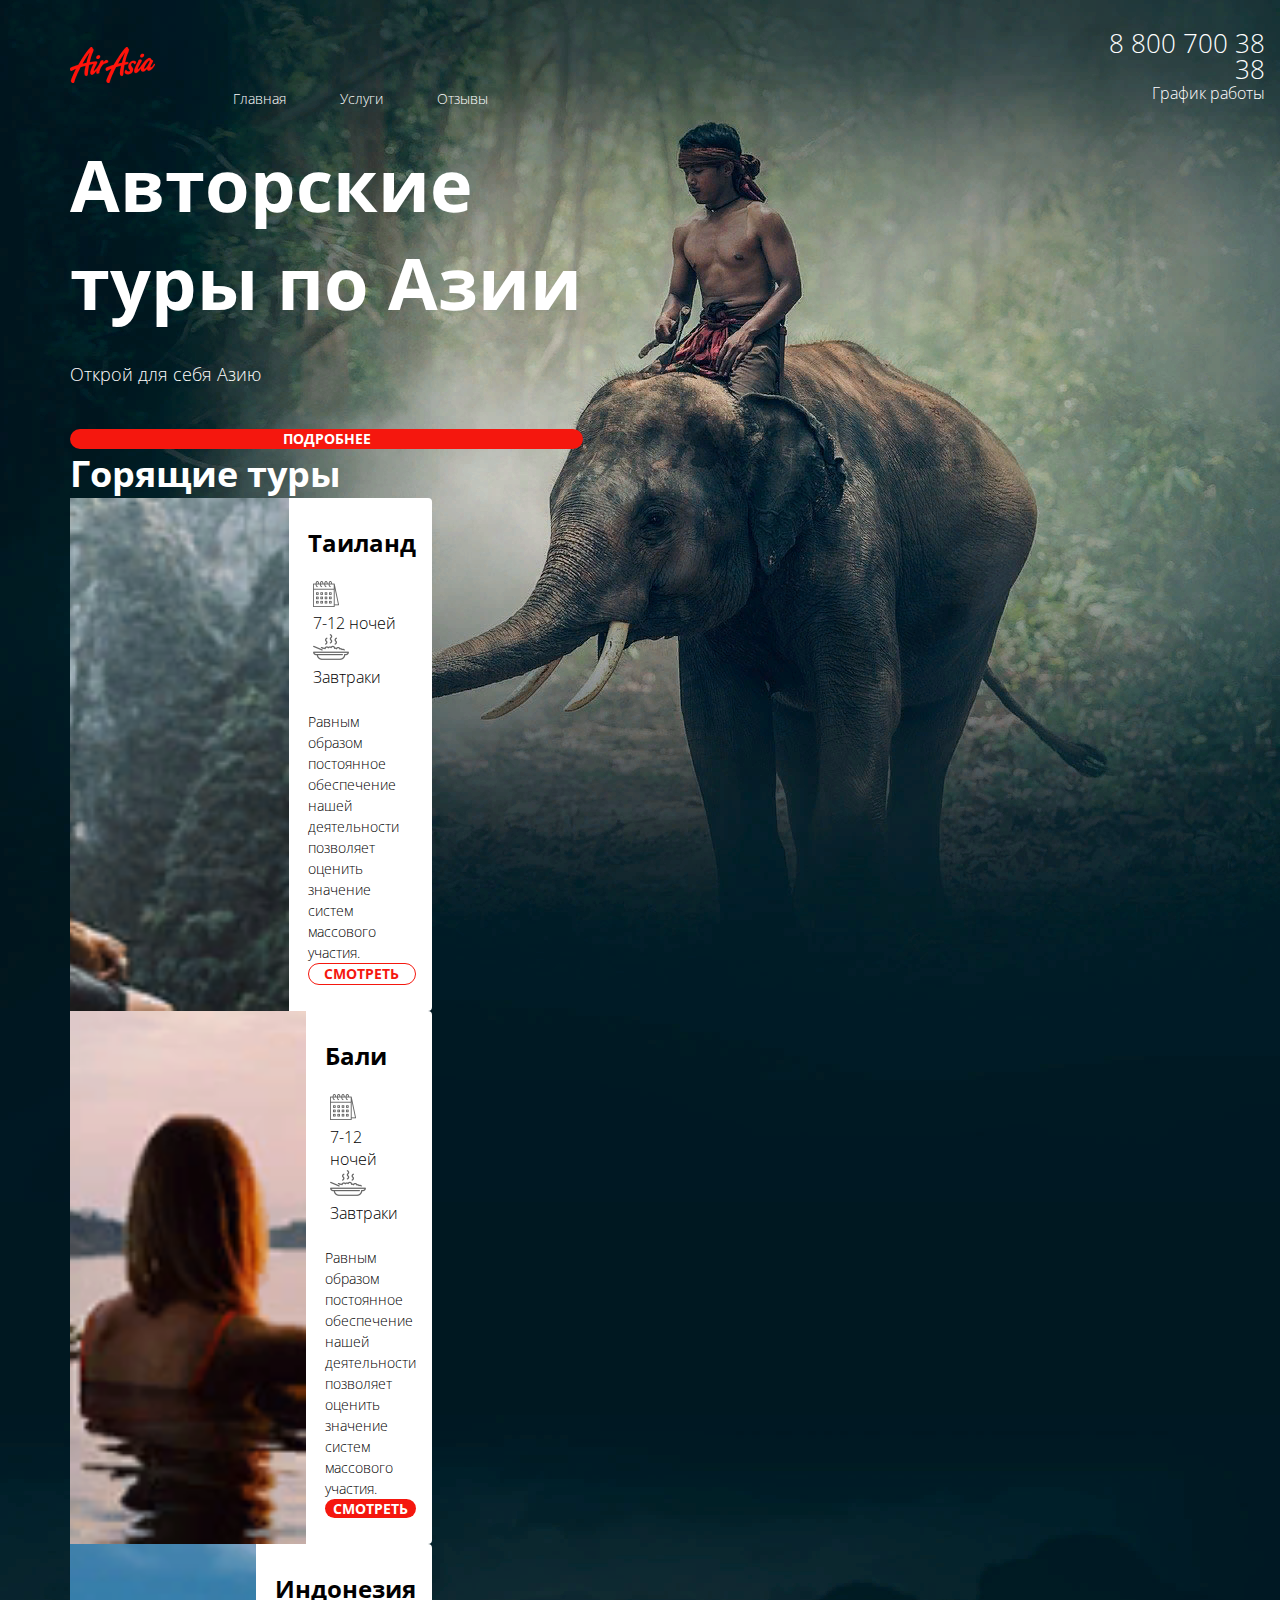
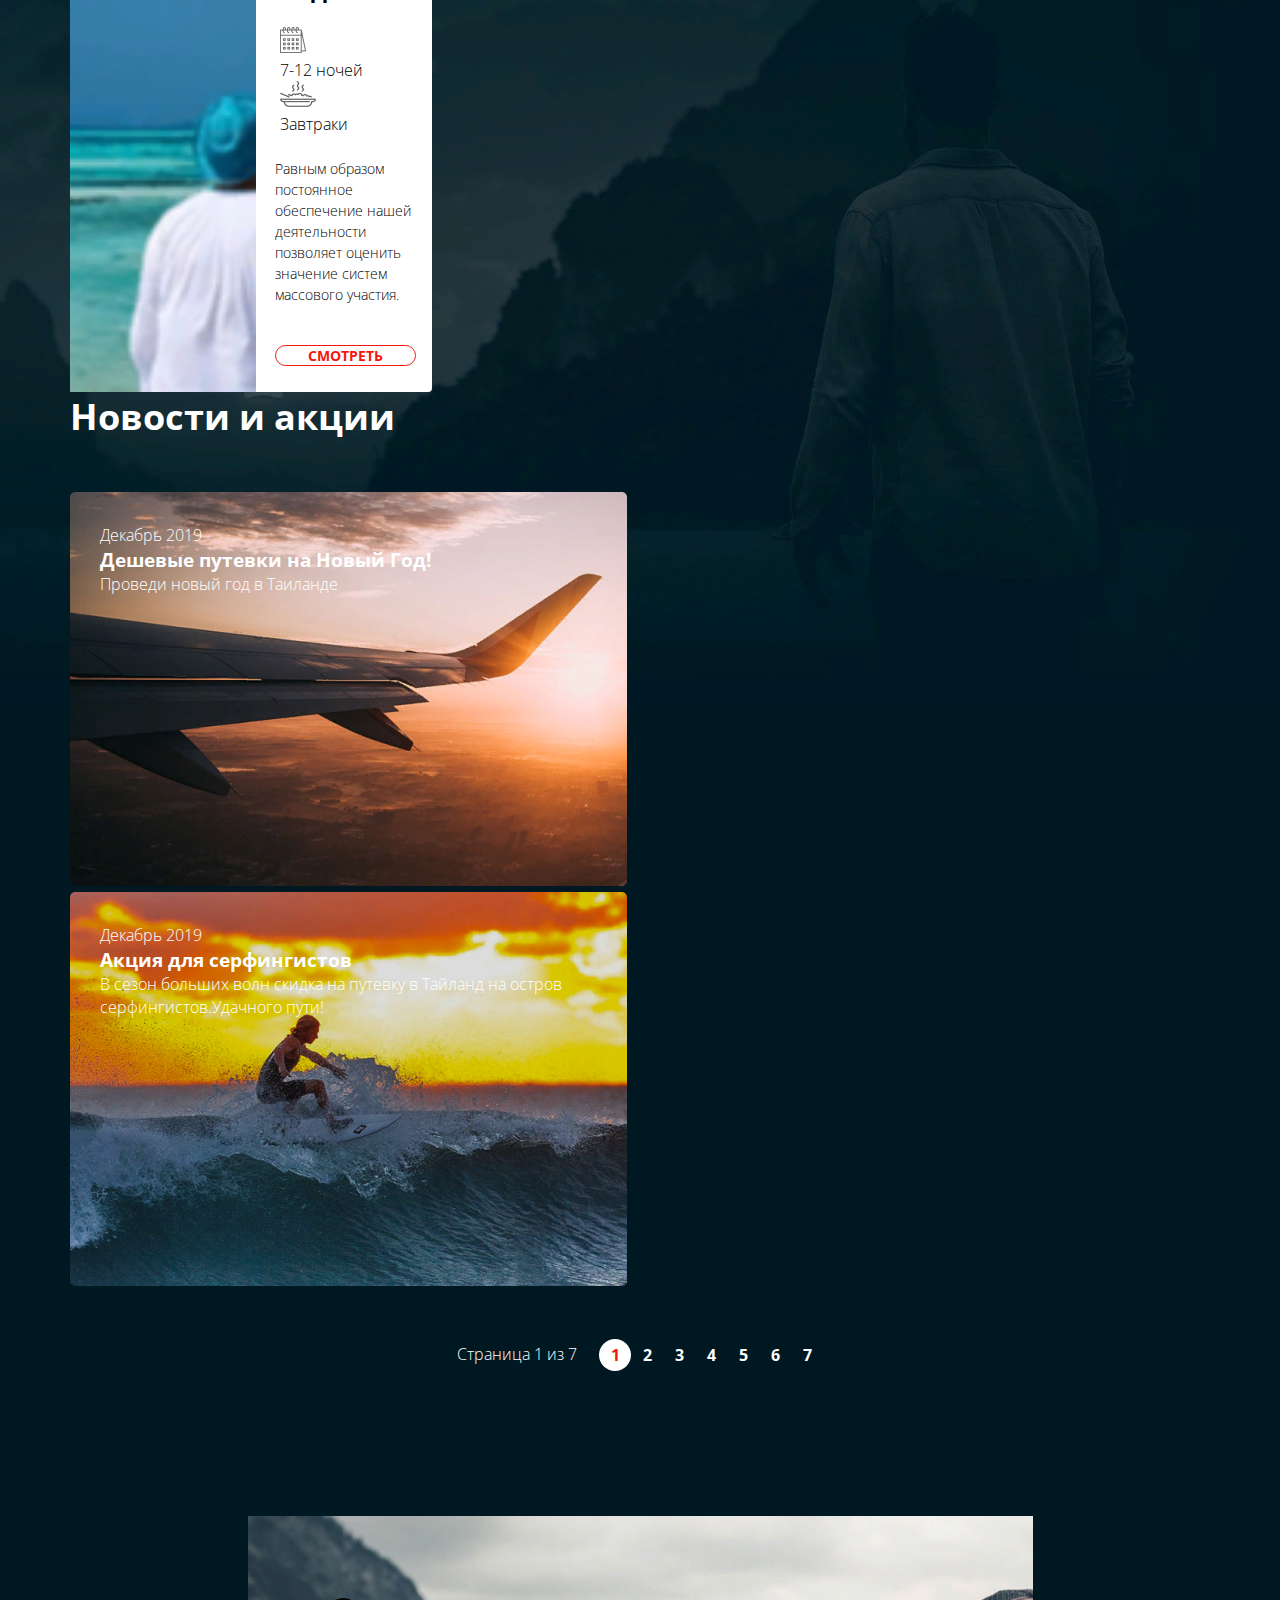
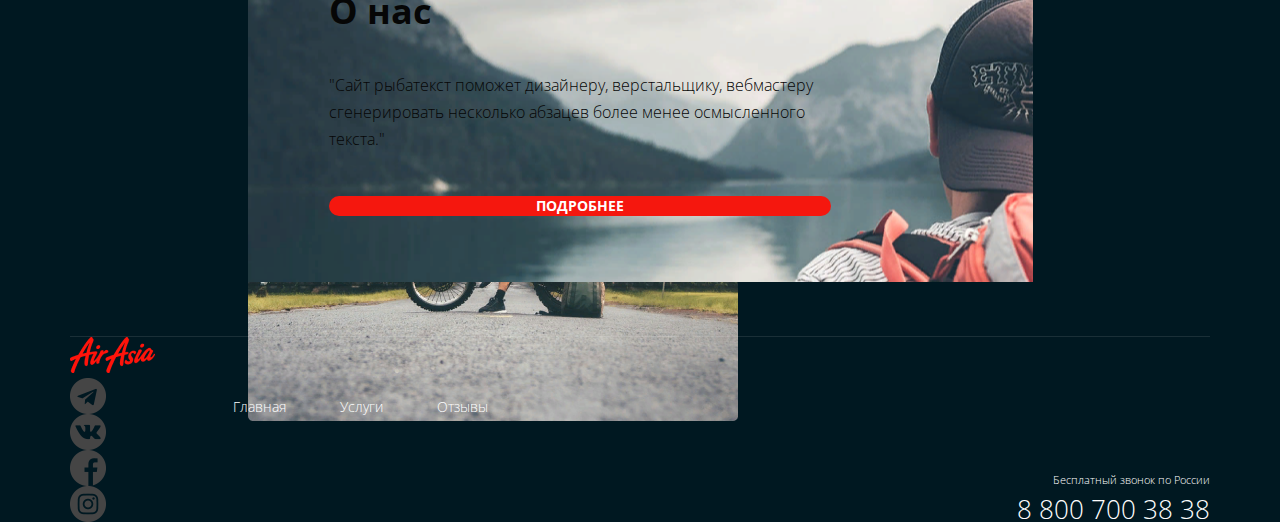
==== commit 0e3cce17: "Add files via upload" ====
--- a/index.html
+++ b/index.html
@@ -2,229 +2,230 @@
 <html lang="ru">
 
 <head>
-	<meta charset="UTF-8">
-	<meta http-equiv="X-UA-Compatible" content="IE=edge">
-	<meta name="viewport" content="width=1200,initial-scale=1.0">
-	<title>Document</title>
-	<link rel="preconnect" href="https://fonts.googleapis.com">
-	<link rel="preconnect" href="https://fonts.gstatic.com" crossorigin>
-	<link href="https://fonts.googleapis.com/css2?family=Open+Sans:ital,wght@0,400;0,700;1,400&display=swap"
-		rel="stylesheet">
-	<link rel="stylesheet" href="https//cdnjs.cloudflare.com/ajax/libs/normalize/8.0.1/normalize.min.css" rel="stylesheet">
-	<link rel="stylesheet" href="main.css">
+  <meta charset="UTF-8">
+  <meta http-equiv="X-UA-Compatible" content="IE=edge">
+  <meta name="viewport" content="width=1200,initial-scale=1.0">
+  <title>Document</title>
+  <link rel="preconnect" href="https://fonts.googleapis.com">
+  <link rel="preconnect" href="https://fonts.gstatic.com" crossorigin>
+  <link href="https://fonts.googleapis.com/css2?family=Open+Sans:ital,wght@0,400;0,700;1,400&display=swap"
+    rel="stylesheet">
+  <link rel="stylesheet" href="https//cdnjs.cloudflare.com/ajax/libs/normalize/8.0.1/normalize.min.css"
+    rel="stylesheet">
+  <link rel="stylesheet" href="main.css">
 </head>
 
 <body>
-	<div class="wrapper wrapper--main">
-		<div class="container hero__container">
-			<header class="header">
-				<div class="header__col">
-					<div class="container">
-						<a class="logo" href="/">
-							<img src="img/logo.png" alt="" class="logo__pic">
-						</a>
-						<nav class="nav">
-							<ul class="nav__list">
-								<li class="nav__item">
-									<a href="" class="nav__link">Главная</a>
-								</li>
-								<li class="nav__item">
-									<a href="" class="nav__link">Услуги</a>
-								</li>
-								<li class="nav__item">
-									<a href="" class="nav__link">Отзывы</a>
-								</li>
-							</ul>
-						</nav>
-					</div>
-					<div class="header__col header__col--align--right">
-						<div address class="contacts">
-							<a class="contacts__phone">8 800 700 38 38</a>
-							<p class="contacts__shedule">График работы</p>
-						</div>
-					</div>
-				</div>
-			</header>
-			<main class="main main--main-page">
-				<section class="hero">
-
-					<div class="container">
-						<div class="hero__text-section">
-							<h1 class="hero__title">Авторские туры по Азии</h1>
-							<div class="hero__subtitle">Открой для себя Азию</div>
-							<a class="hero__btn btn" href="">Подробнее</a>
-						</div>
-					</div>
-				</section>
-				<section class="tours">
-					<div class="container">
-						<h2 class="tours__title title">Горящие туры</h2>
-						<ul class="tours__list">
-							<li class="tours__item">
-								<div class="tours__item-img">
-									<img src="img/hot-tours_1.png" alt="" class="tours__item-pic">
-								</div>
-								<div class="tours__content">
-									<h3 class="tours__item-title">Таиланд</h3>
-									<ul class="tours__features">
-										<li class="tours__feature">
-											<img src="img/calendar.png" alt="" class="tours__feature-ico">
-											<p class="tours__feature-text">7-12 ночей</p>
-										</li>
-										<li class="tours__feature">
-											<img src="img/meal.png" alt="" class="tours__feature-ico">
-											<p class="tours__feature-text">Завтраки</p>
-										</li>
-									</ul>
-									<p class="tours__desc">Равным образом постоянное обеспечение нашей деятельности
-										позволяет оценить значение систем массового участия.</p>
-									<a href="" class="tours__btn btn btn--size-middle btn--theme-bordered">Смотреть</a>
-								</div>
-							</li>
-							<li class="tours__item">
-								<div class="tours__item-img">
-									<img src="img/hot-tours_2.png" alt="" class="tours__item-pic">
-								</div>
-								<div class="tours__content">
-									<h3 class="tours__item-title">Бали</h3>
-									<ul class="tours__features">
-										<li class="tours__feature">
-											<img src="img/calendar.png" alt="" class="tours__feature-ico">
-											<p class="tours__feature-text">7-12 ночей</p>
-										</li>
-										<li class="tours__feature">
-											<img src="img/meal.png" alt="" class="tours__feature-ico">
-											<p class="tours__feature-text">Завтраки</p>
-										</li>
-									</ul>
-									<p class="tours__desc">Равным образом постоянное обеспечение нашей деятельности
-										позволяет оценить значение систем массового участия.</p>
-									<a href="" class="tours__btn btn btn--size-middle">Смотреть</a>
-								</div>
-							</li>
-							<li class="tours__item">
-								<div class="tours__item-img">
-									<img src="img/hot-tours_3.png" alt="" class="tours__item-pic">
-								</div>
-								<div class="tours__content">
-									<h3 class="tours__item-title">Индонезия</h3>
-									<ul class="tours__features">
-										<li class="tours__feature">
-											<img src="img/calendar.png" alt="" class="tours__feature-ico">
-											<p class="tours__feature-text">7-12 ночей</p>
-										</li>
-										<li class="tours__feature">
-											<img src="img/meal.png" alt="" class="tours__feature-ico">
-											<p class="tours__feature-text">Завтраки</p>
-										</li>
-									</ul>
-									<p class="tours__desc">Равным образом постоянное обеспечение нашей деятельности
-										позволяет оценить значение систем массового участия.</p>
-									<a href="" class="tours__btn btn btn--size-middle btn--theme-bordered">Смотреть</a>
-								</div>
-							</li>
-						</ul>
-					</div>
-				</section>
-				<section class="news">
-					<div class="container">
-						<h2 class="news__main-title">Новости и акции</h2>
-						<ul class="news__list">
-							<li class="news__item single--news">
-								<img src="img/news1.png" alt="" class="single--news__cover">
-								<div class="single--news__text--content">
-									<div class="single--news__date">Декабрь 2019</div>
-									<h3 class="single--news__title">Дешевые путевки на Новый Год!</h3>
-									<p class="single--news__text">Проведи новый год в Таиланде</p>
-								</div>
-							</li>
-							<li class="news__item single--news">
-								<img src="img/news2.png" alt="" class="single--news__cover">
-								<div class="single--news__text--content">
-									<div class="single--news__date">Декабрь 2019</div>
-									<h3 class="single--news__title">Акция для серфингистов</h3>
-									<p class="single--news__text">В сезон больших волн скидка на путевку в Тайланд
-										на остров серфингистов.Удачного пути!</p>
-							</li>
-						</ul>
-						<div class="pager">
-							<div class="pager__display">Страница 1 из 7</div>
-							<ul class="pager__list">
-								<li class="pager__item"><a href="a" class="pager__link pager__link--active">1</a></li>
-								<li class="pager__item"><a href="a" class="pager__link">2</a></li>
-								<li class="pager__item"><a href="a" class="pager__link">3</a></li>
-								<li class="pager__item"><a href="a" class="pager__link">4</a></li>
-								<li class="pager__item"><a href="a" class="pager__link">5</a></li>
-								<li class="pager__item"><a href="a" class="pager__link">6</a></li>
-								<li class="pager__item"><a href="a" class="pager__link">7</a></li>
-							</ul>
-						</div>
-					</div>
-				</section>
-				<section class="about-us">
-					<div class="container about-us__container">
-						<div class="about-us__decor">
-							<img src="img/about1.png" alt="" class="about-us__decor-img">
-						</div>
-						<div class="about-us__content">
-							<h2 class="about-us__title">О нас</h2>
-							<p class="about-us__text">Сайт рыбатекст поможет дизайнеру, верстальщику, вебмастеру сгенерировать
-								несколько
-								абзацев более менее осмысленного текста.</p>
-							<a href="" class="about-us__btn btn">Подробнее</a>
-						</div>
-					</div>
-				</section>
-			</main>
-			<footer class="footer">
-				<div class="container footer__container">
-
-					<div class="footer__col">
-						<a class="logo footer__logo" href="/">
-							<img src="img/logo.png" alt="" class="logo__pic">
-						</a>
-						<nav class="nav footer__nav">
-							<ul class="nav__list">
-								<li class="nav__item">
-									<a href="" class="nav__link">Главная</a>
-								</li>
-								<li class="nav__item">
-									<a href="" class="nav__link">Услуги</a>
-								</li>
-								<li class="nav__item">
-									<a href="" class="nav__link">Отзывы</a>
-								</li>
-							</ul>
-						</nav>
-					</div>
-
-					<div class="footer__col footer__col--align--right">
-						<ul class="socials footer__socials">
-							<li class="social__item">
-								<a href="" class="socials__link socials__link--icon-tg">
-								</a>
-							</li>
-							<li class="social__item">
-								<a href="" class="socials__link socials__link--icon-vk">
-								</a>
-							</li>
-							<li class="social__item">
-								<a href="" class="socials__link socials__link--icon-fb">
-								</a>
-							</li>
-							<li class="social__item">
-								<a href="" class="socials__link socials__link--icon-in">
-								</a>
-							</li>
-						</ul>
-						<address class="contacts footer__contacts">
-							<p class="contacts__info">Бесплатный звонок по России</p>
-							<a class="contacts__phone">8 800 700 38 38</a>
-						</address>
-					</div>
-				</div>
-			</footer>
-		</div>
+  <div class="wrapper wrapper--main">
+    <div class="container hero__container">
+      <header class="header">
+        <div class="header__col">
+          <div class="container">
+            <a class="logo" href="/">
+              <img src="img/logo.png" alt="" class="logo__pic">
+            </a>
+            <nav class="nav">
+              <ul class="nav__list">
+                <li class="nav__item">
+                  <a href="" class="nav__link">Главная</a>
+                </li>
+                <li class="nav__item">
+                  <a href="" class="nav__link">Услуги</a>
+                </li>
+                <li class="nav__item">
+                  <a href="" class="nav__link">Отзывы</a>
+                </li>
+              </ul>
+            </nav>
+          </div>
+          <div class="header__col header__col--align--right">
+            <div address class="contacts">
+              <a class="contacts__phone">8 800 700 38 38</a>
+              <p class="contacts__shedule">График работы</p>
+            </div>
+          </div>
+        </div>
+      </header>
+      <main class="main main--main-page">
+        <section class="hero">
+
+          <div class="container">
+            <div class="hero__text-section">
+              <h1 class="hero__title">Авторские туры по Азии</h1>
+              <div class="hero__subtitle">Открой для себя Азию</div>
+              <a class="hero__btn btn" href="">Подробнее</a>
+            </div>
+          </div>
+        </section>
+        <section class="tours">
+          <div class="container">
+            <h2 class="tours__title title">Горящие туры</h2>
+            <ul class="tours__list">
+              <li class="tours__item">
+                <div class="tours__item-img">
+                  <img src="img/hot-tours_1.png" alt="" class="tours__item-pic">
+                </div>
+                <div class="tours__content">
+                  <h3 class="tours__item-title">Таиланд</h3>
+                  <ul class="tours__features">
+                    <li class="tours__feature">
+                      <img src="img/calendar.png" alt="" class="tours__feature-ico">
+                      <p class="tours__feature-text">7-12 ночей</p>
+                    </li>
+                    <li class="tours__feature">
+                      <img src="img/meal.png" alt="" class="tours__feature-ico">
+                      <p class="tours__feature-text">Завтраки</p>
+                    </li>
+                  </ul>
+                  <p class="tours__desc">Равным образом постоянное обеспечение нашей деятельности
+                    позволяет оценить значение систем массового участия.</p>
+                  <a href="" class="tours__btn btn btn--size-middle btn--theme-bordered">Смотреть</a>
+                </div>
+              </li>
+              <li class="tours__item">
+                <div class="tours__item-img">
+                  <img src="img/hot-tours_2.png" alt="" class="tours__item-pic">
+                </div>
+                <div class="tours__content">
+                  <h3 class="tours__item-title">Бали</h3>
+                  <ul class="tours__features">
+                    <li class="tours__feature">
+                      <img src="img/calendar.png" alt="" class="tours__feature-ico">
+                      <p class="tours__feature-text">7-12 ночей</p>
+                    </li>
+                    <li class="tours__feature">
+                      <img src="img/meal.png" alt="" class="tours__feature-ico">
+                      <p class="tours__feature-text">Завтраки</p>
+                    </li>
+                  </ul>
+                  <p class="tours__desc">Равным образом постоянное обеспечение нашей деятельности
+                    позволяет оценить значение систем массового участия.</p>
+                  <a href="" class="tours__btn btn btn--size-middle">Смотреть</a>
+                </div>
+              </li>
+              <li class="tours__item">
+                <div class="tours__item-img">
+                  <img src="img/hot-tours_3.png" alt="" class="tours__item-pic">
+                </div>
+                <div class="tours__content">
+                  <h3 class="tours__item-title">Индонезия</h3>
+                  <ul class="tours__features">
+                    <li class="tours__feature">
+                      <img src="img/calendar.png" alt="" class="tours__feature-ico">
+                      <p class="tours__feature-text">7-12 ночей</p>
+                    </li>
+                    <li class="tours__feature">
+                      <img src="img/meal.png" alt="" class="tours__feature-ico">
+                      <p class="tours__feature-text">Завтраки</p>
+                    </li>
+                  </ul>
+                  <p class="tours__desc">Равным образом постоянное обеспечение нашей деятельности
+                    позволяет оценить значение систем массового участия.</p>
+                  <a href="" class="tours__btn btn btn--size-middle btn--theme-bordered">Смотреть</a>
+                </div>
+              </li>
+            </ul>
+          </div>
+        </section>
+        <section class="news">
+          <div class="container">
+            <h2 class="news__main-title">Новости и акции</h2>
+            <ul class="news__list">
+              <li class="news__item single--news">
+                <img src="img/news1.png" alt="" class="single--news__cover">
+                <div class="single--news__text--content">
+                  <div class="single--news__date">Декабрь 2019</div>
+                  <h3 class="single--news__title">Дешевые путевки на Новый Год!</h3>
+                  <p class="single--news__text">Проведи новый год в Таиланде</p>
+                </div>
+              </li>
+              <li class="news__item single--news">
+                <img src="img/news2.png" alt="" class="single--news__cover">
+                <div class="single--news__text--content">
+                  <div class="single--news__date">Декабрь 2019</div>
+                  <h3 class="single--news__title">Акция для серфингистов</h3>
+                  <p class="single--news__text">В сезон больших волн скидка на путевку в Тайланд
+                    на остров серфингистов.Удачного пути!</p>
+              </li>
+            </ul>
+            <div class="pager">
+              <div class="pager__display">Страница 1 из 7</div>
+              <ul class="pager__list">
+                <li class="pager__item"><a href="a" class="pager__link pager__link--active">1</a></li>
+                <li class="pager__item"><a href="a" class="pager__link">2</a></li>
+                <li class="pager__item"><a href="a" class="pager__link">3</a></li>
+                <li class="pager__item"><a href="a" class="pager__link">4</a></li>
+                <li class="pager__item"><a href="a" class="pager__link">5</a></li>
+                <li class="pager__item"><a href="a" class="pager__link">6</a></li>
+                <li class="pager__item"><a href="a" class="pager__link">7</a></li>
+              </ul>
+            </div>
+          </div>
+        </section>
+        <section class="about-us">
+          <div class="container about-us__container">
+            <div class="about-us__decor">
+              <img src="img/about1.png" alt="" class="about-us__decor-img">
+            </div>
+            <div class="about-us__content">
+              <h2 class="about-us__title">О нас</h2>
+              <p class="about-us__text">"Сайт рыбатекст поможет дизайнеру, верстальщику, вебмастеру сгенерировать
+                несколько
+                абзацев более менее осмысленного текста."</p>
+              <a href="" class="about-us__btn btn">Подробнее</a>
+            </div>
+          </div>
+        </section>
+      </main>
+      <footer class="footer">
+        <div class="container footer__container">
+
+          <div class="footer__col">
+            <a class="logo footer__logo" href="/">
+              <img src="img/logo.png" alt="" class="logo__pic">
+            </a>
+            <nav class="nav footer__nav">
+              <ul class="nav__list">
+                <li class="nav__item">
+                  <a href="" class="nav__link">Главная</a>
+                </li>
+                <li class="nav__item">
+                  <a href="" class="nav__link">Услуги</a>
+                </li>
+                <li class="nav__item">
+                  <a href="" class="nav__link">Отзывы</a>
+                </li>
+              </ul>
+            </nav>
+          </div>
+
+          <div class="footer__col footer__col--align--right">
+            <ul class="socials footer__socials">
+              <li class="social__item">
+                <a href="" class="socials__link socials__link--icon-tg">
+                </a>
+              </li>
+              <li class="social__item">
+                <a href="" class="socials__link socials__link--icon-vk">
+                </a>
+              </li>
+              <li class="social__item">
+                <a href="" class="socials__link socials__link--icon-fb">
+                </a>
+              </li>
+              <li class="social__item">
+                <a href="" class="socials__link socials__link--icon-in">
+                </a>
+              </li>
+            </ul>
+            <address class="contacts footer__contacts">
+              <p class="contacts__info">Бесплатный звонок по России</p>
+              <a class="contacts__phone">8 800 700 38 38</a>
+            </address>
+          </div>
+        </div>
+      </footer>
+    </div>
 </body>
 
 </html>--- a/main.css
+++ b/main.css
@@ -0,0 +1,448 @@
+*,::before,::after {
+  box-sizing: border-box;
+}
+body {
+  font-family: 'Open Sans',Helvetica,sans-serif;
+  font-weight: 300;
+  font-size: 16px;
+  line-height: 1.42;
+  margin: 0;
+}
+a {
+  color:inherit;
+}
+
+ul {
+  padding:0;
+  margin:0; 
+}
+ul li {
+  list-style-type:none;
+}
+h1,h2,h3,h4,h5,h6,p{
+  margin:0;
+}
+
+body,html {
+ height: 100%;
+}
+.wrapper { 
+ display: flex;
+ flex-direction: column;
+ min-height: 100%;
+ overflow: hidden;
+ min-width: 1200px;
+}
+.wrapper--main {
+  color: #fff;
+  background: url(img/main-bg-top.png) center top no-repeat,url(img/main-bg-bottom.png) right center no-repeat;
+  background-color: #001821;
+}
+.main--main-page {
+  margin-bottom: 54px;
+}
+.container {
+  margin:0 auto ;  
+  width: 1140px;
+  position: relative;
+}
+
+.hero__container {
+  display: flex;
+  flex-direction: column;
+  justify-content: space-between;
+  min-height: 500px;
+}
+.header {
+  padding-top: 30px;
+  margin-bottom: 30px;
+  display: flex;
+  justify-content: space-between;
+  align-items: center;
+}
+
+.header__col {
+  display: flex;
+  align-items: center;
+}
+
+.header__col--align--right {
+  justify-content: flex-end;
+}
+
+.logo {
+  display:block;
+  margin-right: 80px;
+
+ }
+.nav {
+  position: absolute;
+  left: 163px;
+  top: 39px;
+}
+.nav__item{
+  display:inline-block;
+  vertical-align: middle;
+  margin-right: 50px;
+}
+.nav__item:last-child {
+  margin-right: 0;
+}
+.nav__link{
+  font-size: 14px;
+  text-decoration: none;
+}
+.nav__link:hover{
+  color:#fff;
+}
+.contacts {
+  top: 32px;
+  right: 0;
+  font-style: normal;
+  text-align: right;
+}
+.contacts {
+  font-style: normal;
+  text-align: right;
+}
+.contacts__phone {
+  text-decoration: none;
+  font-size: 26px;
+  line-height: 1;
+  display: block;
+}
+.contacts__schedule {
+  font-size: 13px;
+  text-decoration: underline;
+  color: #EDEDED;
+  line-height: 1;
+  display: block;
+}
+.hero__text-section {
+  width: 45%;
+}
+
+.hero__title {
+  font-size: 72px;
+  font-weight: bold;
+  line-height: 98px;
+  margin-bottom: 33px;
+}
+.hero__subtitle {
+  font-size: 18px;
+  line-height: 20px;
+  color:  #FFFFFF;
+  margin-bottom: 45px;
+}
+.btn {
+  background: #F5170E;
+  border-radius: 35px;
+  color: #FFFFFF;
+  font-weight: bold;
+  text-transform: uppercase;
+  text-decoration: none;
+  display: flex;
+  justify-content: center;
+  font-size: 14px;
+}
+.btn:hover {
+  display: flex;
+  justify-content: center;
+  background: #F5170E;
+  box-shadow: 0px 2px 4px rgba(218,1,0,0.3);
+}
+.btn--size-middle {
+  display: flex;
+  justify-content: center;
+  margin-top: auto;
+}
+
+.btn--theme-bordered {
+  display: flex;
+  justify-content: center;
+  border: 1px solid #F5170E;
+  color: #F5170E;
+  background-color: #FFFFFF;
+}
+.btn--theme-bordered:hover {
+  display: flex;
+  justify-content: center;
+  border: 1px solid #F5170E;
+  color: #FFFFFF;
+  background-color: #F5170E;
+}
+
+.tours {
+  display: flex;
+  justify-content: space-between;
+  flex-direction: column;
+}
+
+.tours__title {
+  font-size: 36px;
+  line-height: 49px;
+  font-weight: bold;
+}
+.tours__title::after{
+  content:'';
+  width: 21px;
+  height: 28px;
+  background: url(img/flame.png) center center / contain no-repeat;
+}
+.tours__item {
+  min-height: 448px;
+  background: #fff;
+  border-radius: 4px;
+  display: flex;
+  width: calc(100% / 3 - 18px);
+  color: #010001;
+}
+.tours__item:last-child {
+  margin-right: 0;
+}
+.tours__item-img {
+  min-height: 144px;
+  width: 100%;
+}
+.tours__item-pic {
+  width: 100%;
+  height: 100%;
+  object-fit: cover;
+}
+.tours__content {
+  display: flex;
+  flex-direction: column;
+  flex: 1;
+  padding: 28px 16px 26px 19px;
+  color:#010001;
+}
+.tours__item-title {
+  font-weight: bold;
+  font-size: 24px;
+  margin-bottom: 21px;
+}
+
+.tours__features {
+  margin-bottom: 23px;
+  padding-left: 5px;
+}
+
+.tours__feature {
+  margin-right: 20px;
+}
+.tours__feature:last-child {
+  margin-right: 0;
+}
+.tours__feature-ico {
+  margin-right: 10px;
+}
+.tours__feature-text {
+  display: flex;
+  justify-content: space-between;
+  line-height: 22px;
+}
+.tours__desc {
+  display: flex;
+  justify-content: space-between;
+  font-size: 14px;
+  line-height: 21px;
+}
+.news {
+  margin-bottom: 145px;
+  display: flex;
+  justify-content: space-between;
+}
+
+.news__main-title {
+  font-size: 36px;
+  line-height: 49px;
+  margin-bottom: 51px;
+}
+.news__list {
+  margin-bottom: 47px;
+}
+
+.news__item {
+  position: relative;
+  display: inline-block;
+  vertical-align: top;
+  margin-right: 2%;
+  flex: 1;
+}
+
+.single--news {
+  position:relative;
+  border-radius:  4px;
+  margin-right: 25px;
+  overflow: hidden;
+}
+.single--news__text--content {
+  position: absolute;
+  left: 0;
+  right: 0;
+  bottom: 0;
+  padding: 26px 30px;
+  min-height: 394px;
+}
+
+.news__item:last-child {
+  margin-right: 0;
+}
+.news__cover {
+  width: 100%;
+  height: 100%;
+  object-fit: cover;
+}
+
+.news__content {
+  position: absolute;
+  left: 0;
+  bottom: 0;
+  right: 0;
+  padding: 26px 30px;
+  min-height: 172px;
+}
+
+.news__date {
+  font-size: 14px;
+  line-height: 21px;
+  margin-bottom: 12px;
+}
+
+.news__title {
+  font-size: 24px;
+  line-height: 36px;
+}
+
+.news__text {
+  line-height: 24px;
+}
+.pager {
+  display: flex;
+  justify-content: center;
+  align-items: center;
+}
+
+.pager__display {
+  vertical-align: middle;
+  margin-right: 22px;
+}
+
+.pager__list {
+  display: flex;
+  align-items: center;
+}
+.pager__item {
+ text-align: center;
+}
+
+.pager__link {
+  display: block;
+  width: 32px;
+  height: 32px;
+  border-radius: 50%;
+  line-height: 32px;
+  text-decoration: none;
+  font-weight: bold;
+}
+.pager__link--active {
+  background-color: #FFFFFF;
+  color: #F5170E;
+}
+.about-us__container {
+  display: flex;
+  margin: 0 auto;
+  max-width: 785px;
+}
+
+.about-us__decor {
+width: 490px;
+height: 505px;
+border-radius: 5px;
+position: absolute;
+top: 0;
+left: 0;
+}
+.about-us__decor-img {
+  width: 100%;
+  height: 100%;
+  object-fit: cover;
+}
+.about-us__content {
+  position: relative;
+  padding: 70px 202px 66px 81px;
+  width: 785px;
+  background: url(img/about2.png) center center / cover no-repeat;
+  color: #060606;
+  margin-left: auto;
+}
+.about-us__title {
+  font-size: 36px;
+  line-height: 49px;
+  margin-bottom: 37px;
+}
+.about-us__text {
+  line-height: 27px;
+  margin-bottom: 43px;
+}
+.footer {
+  min-height: 146px;
+  display: flex;
+  align-items: center;
+}
+.footer__col {
+  display: flex;
+  align-items: center;
+  justify-content: space-between;
+}
+.footer__container {
+  margin-top: auto;
+  border-top: 1px solid rgb(255 255 255 / 10%);
+}
+.footer__logo {
+  top: 45px;
+}
+.footer__nav {
+  top: 57px;
+}
+.footer__contacts {
+  top: 43px;
+}
+
+.footer__col--align--right {
+  align-items: flex-end;
+}
+.footer__socials {
+  margin-right: 74px;
+}
+.contacts__info {
+  font-size: 11px;
+  line-height: 20px;
+  margin-bottom: 6px;
+}
+.social__item {
+  position: inline-block;
+  vertical-align: middle;
+  margin-right: 74px;
+}
+.social__item:last-child {
+  margin-right: 0;
+}
+.socials__link {
+  display: block;
+  width: 36px;
+  height: 36px;
+  background: center center / contain no-repeat;
+}
+.socials__link--icon-tg {
+  background-image: url(img/tg.png);
+}
+.socials__link--icon-vk {
+  background-image: url(img/vk.png);
+}
+.socials__link--icon-fb {
+  background-image: url(img/fb.png);
+}
+.socials__link--icon-in {
+  background-image: url(img/in.png);
+}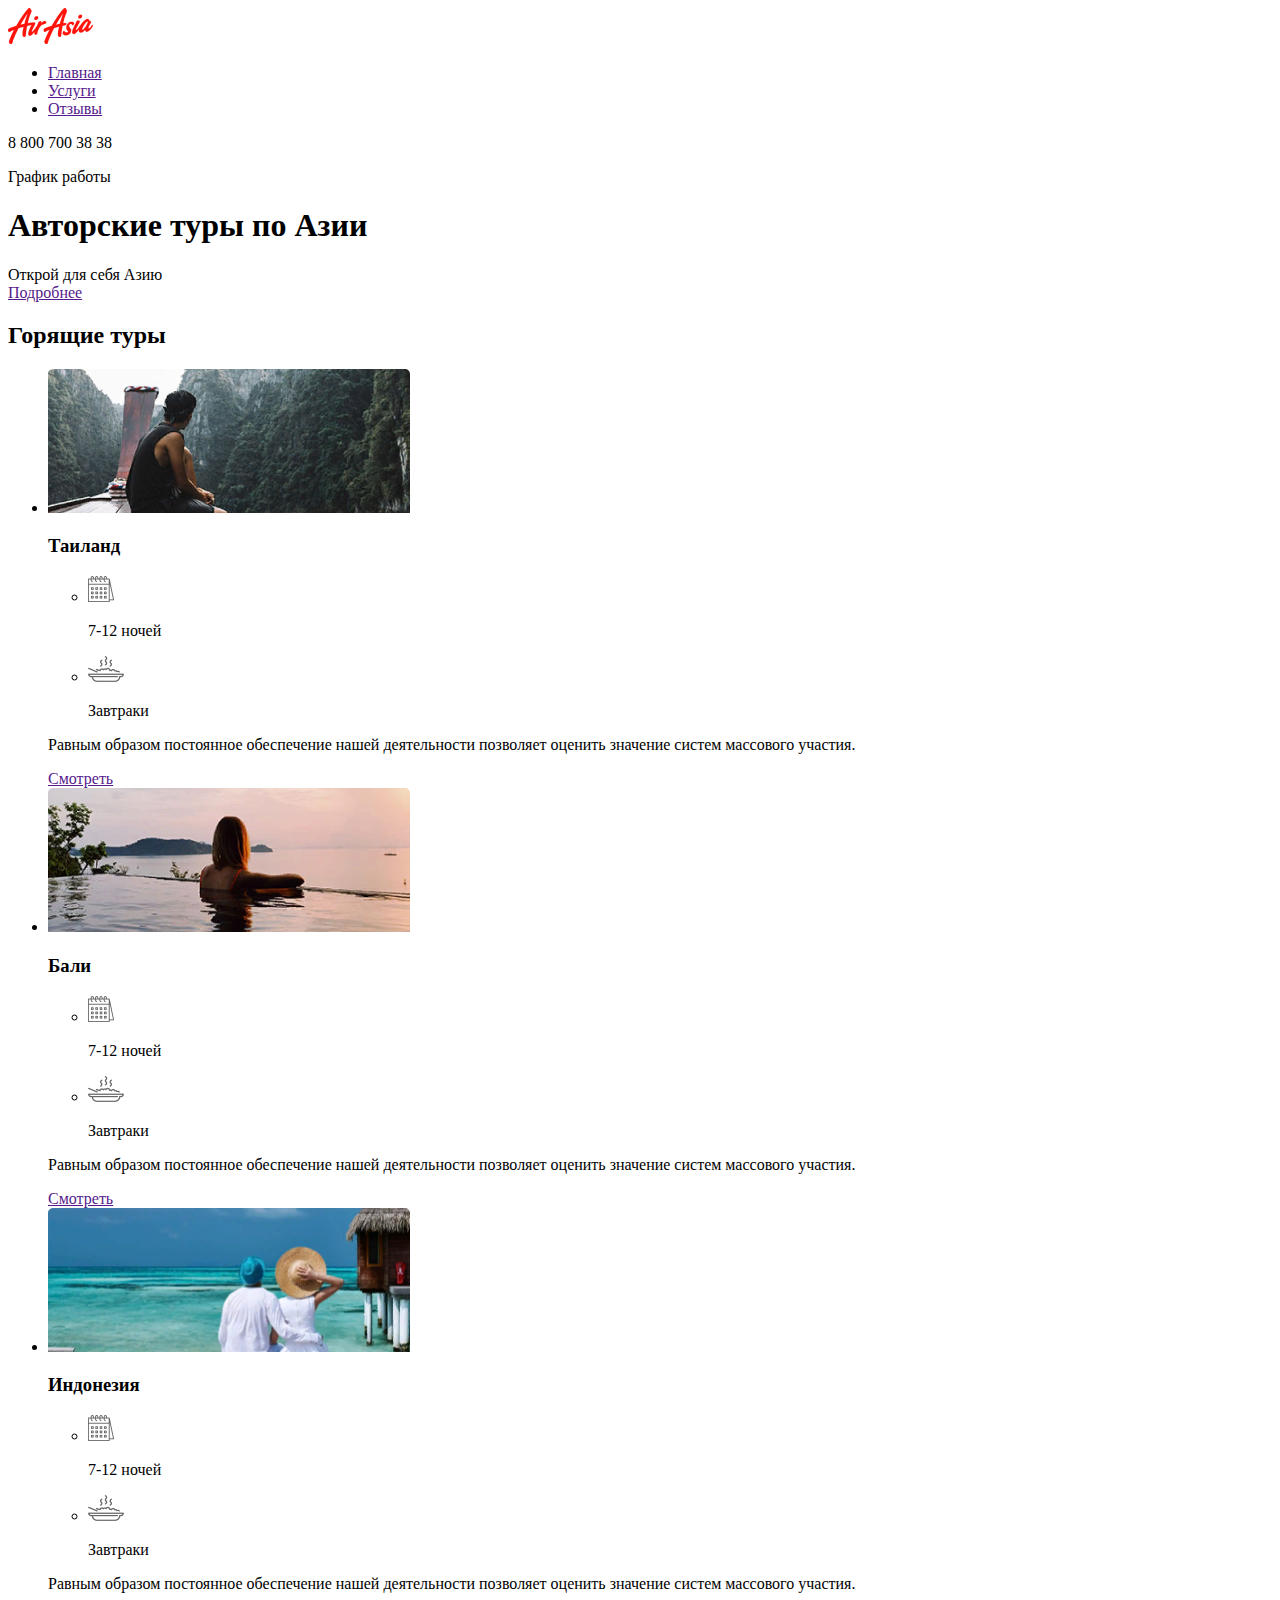
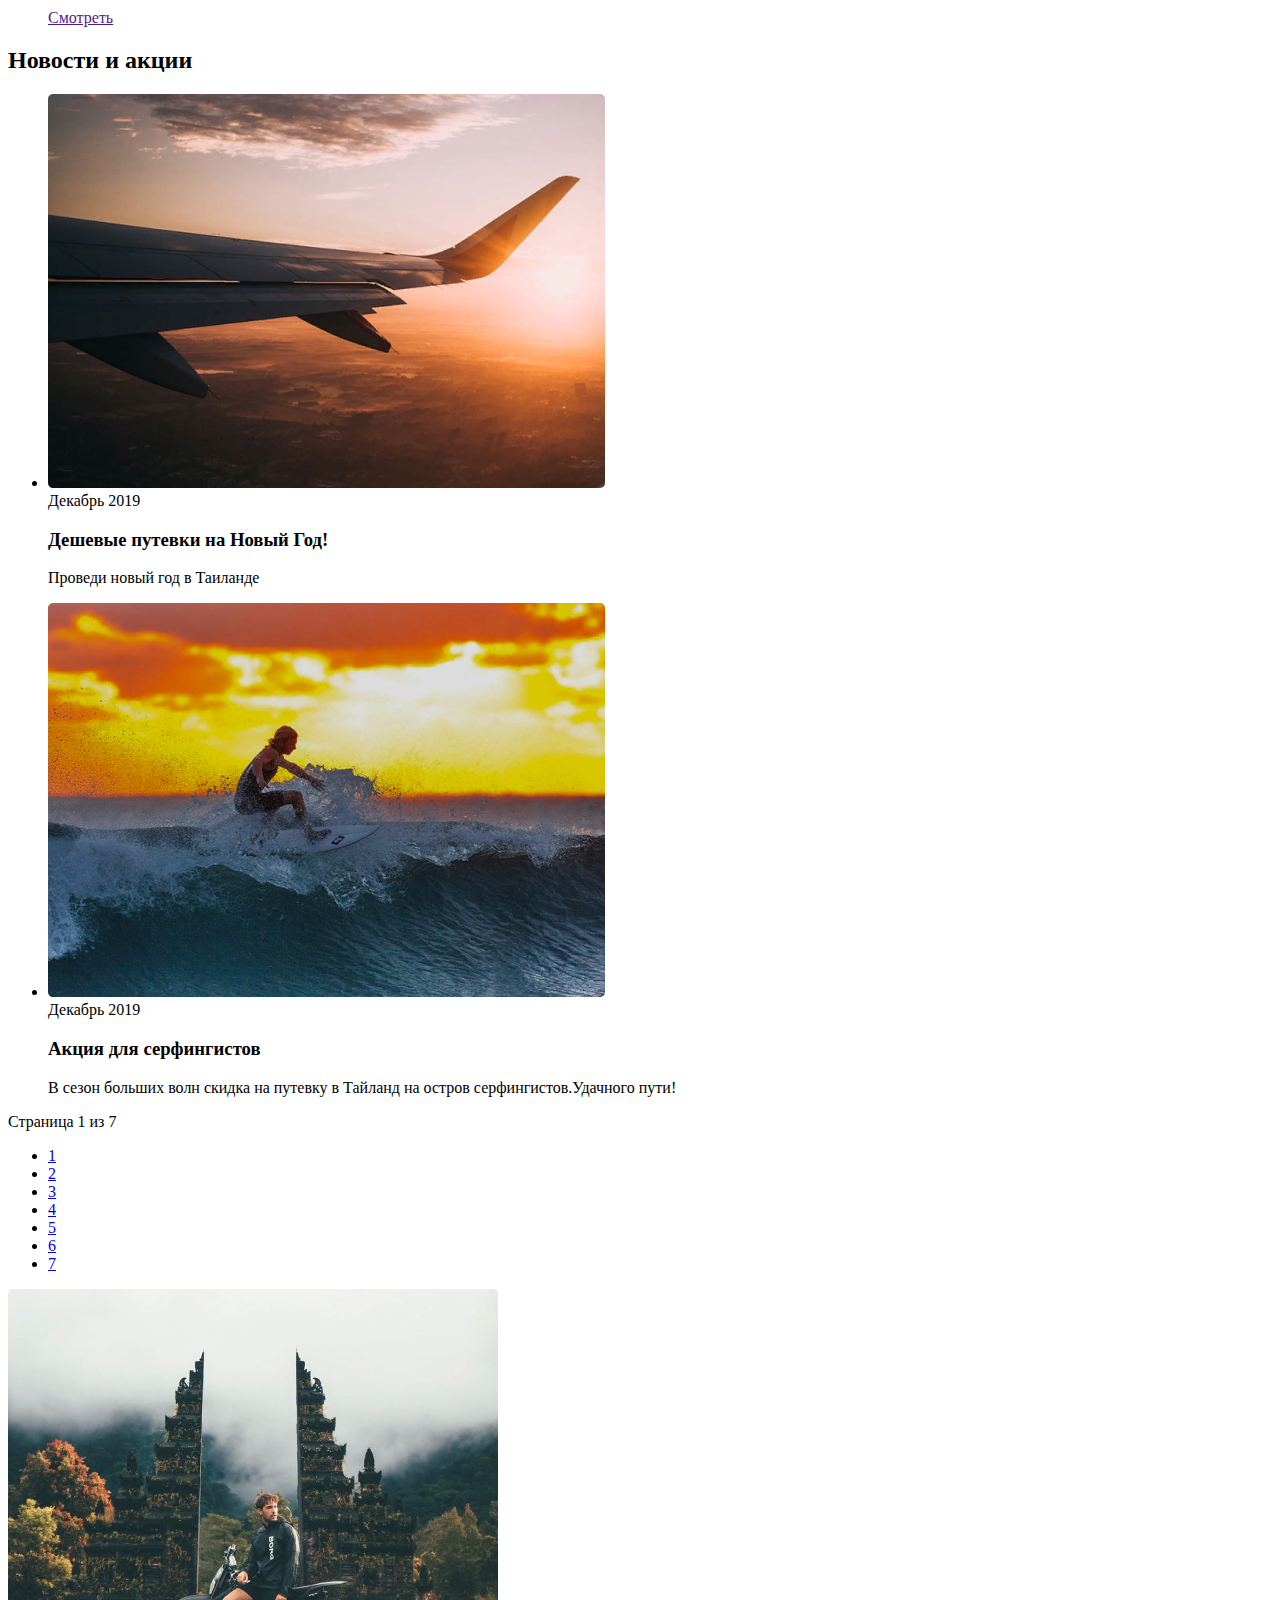
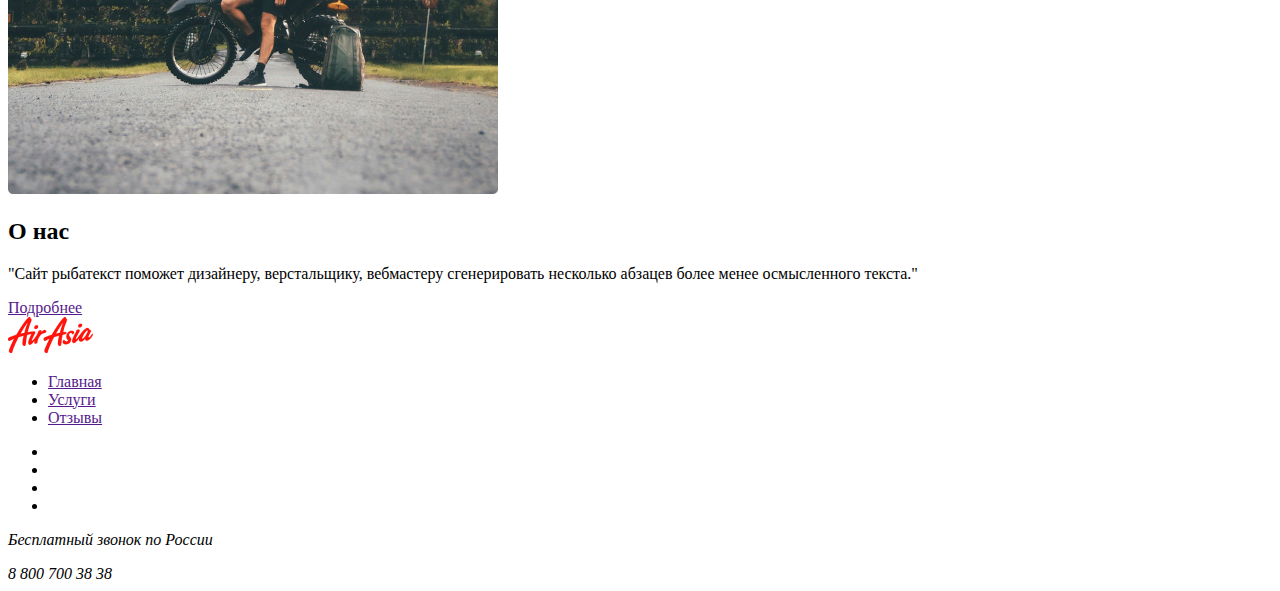
==== commit 675f5d57: "Add files via upload" ====
--- a/index.html
+++ b/index.html
@@ -17,10 +17,11 @@
 
 <body>
   <div class="wrapper wrapper--main">
-    <div class="container hero__container">
-      <header class="header">
-        <div class="header__col">
-          <div class="container">
+    <section class="hero">
+      <div class="container hero__container">
+        <header class="header">
+          <div class="header__col">
+
             <a class="logo" href="/">
               <img src="img/logo.png" alt="" class="logo__pic">
             </a>
@@ -44,19 +45,16 @@
               <p class="contacts__shedule">График работы</p>
             </div>
           </div>
+        </header>
+        <div class="hero__text-section">
+          <h1 class="hero__title">Авторские туры по Азии</h1>
+          <div class="hero__subtitle">Открой для себя Азию</div>
+          <a class="hero__btn btn" href="">Подробнее</a>
         </div>
-      </header>
-      <main class="main main--main-page">
-        <section class="hero">
-
-          <div class="container">
-            <div class="hero__text-section">
-              <h1 class="hero__title">Авторские туры по Азии</h1>
-              <div class="hero__subtitle">Открой для себя Азию</div>
-              <a class="hero__btn btn" href="">Подробнее</a>
-            </div>
-          </div>
-        </section>
+      </div>
+    </section>
+    <main class="main main--main-page">
+      <div class="container">
         <section class="tours">
           <div class="container">
             <h2 class="tours__title title">Горящие туры</h2>
@@ -131,20 +129,20 @@
           <div class="container">
             <h2 class="news__main-title">Новости и акции</h2>
             <ul class="news__list">
-              <li class="news__item single--news">
-                <img src="img/news1.png" alt="" class="single--news__cover">
-                <div class="single--news__text--content">
-                  <div class="single--news__date">Декабрь 2019</div>
-                  <h3 class="single--news__title">Дешевые путевки на Новый Год!</h3>
-                  <p class="single--news__text">Проведи новый год в Таиланде</p>
-                </div>
-              </li>
-              <li class="news__item single--news">
-                <img src="img/news2.png" alt="" class="single--news__cover">
-                <div class="single--news__text--content">
-                  <div class="single--news__date">Декабрь 2019</div>
-                  <h3 class="single--news__title">Акция для серфингистов</h3>
-                  <p class="single--news__text">В сезон больших волн скидка на путевку в Тайланд
+              <li class="news__item single-news">
+                <img src="img/news1.png" alt="" class="single-news__cover">
+                <div class="single-news__text-content">
+                  <div class="single-news__date">Декабрь 2019</div>
+                  <h3 class="single-news__title">Дешевые путевки на Новый Год!</h3>
+                  <p class="single-news__text">Проведи новый год в Таиланде</p>
+                </div>
+              </li>
+              <li class="news__item single-news">
+                <img src="img/news2.png" alt="" class="single-news__cover">
+                <div class="single-news__text-content">
+                  <div class="single-news__date">Декабрь 2019</div>
+                  <h3 class="single-news__title">Акция для серфингистов</h3>
+                  <p class="single-news__text">В сезон больших волн скидка на путевку в Тайланд
                     на остров серфингистов.Удачного пути!</p>
               </li>
             </ul>
@@ -176,56 +174,55 @@
             </div>
           </div>
         </section>
-      </main>
-      <footer class="footer">
-        <div class="container footer__container">
-
-          <div class="footer__col">
-            <a class="logo footer__logo" href="/">
-              <img src="img/logo.png" alt="" class="logo__pic">
-            </a>
-            <nav class="nav footer__nav">
-              <ul class="nav__list">
-                <li class="nav__item">
-                  <a href="" class="nav__link">Главная</a>
-                </li>
-                <li class="nav__item">
-                  <a href="" class="nav__link">Услуги</a>
-                </li>
-                <li class="nav__item">
-                  <a href="" class="nav__link">Отзывы</a>
-                </li>
-              </ul>
-            </nav>
-          </div>
-
-          <div class="footer__col footer__col--align--right">
-            <ul class="socials footer__socials">
-              <li class="social__item">
-                <a href="" class="socials__link socials__link--icon-tg">
-                </a>
-              </li>
-              <li class="social__item">
-                <a href="" class="socials__link socials__link--icon-vk">
-                </a>
-              </li>
-              <li class="social__item">
-                <a href="" class="socials__link socials__link--icon-fb">
-                </a>
-              </li>
-              <li class="social__item">
-                <a href="" class="socials__link socials__link--icon-in">
-                </a>
+    </main>
+    <footer class="footer">
+      <div class="container footer__container">
+        <div class="footer__col">
+          <a class="logo footer__logo" href="/">
+            <img src="img/logo.png" alt="" class="logo__pic">
+          </a>
+          <nav class="nav footer__nav">
+            <ul class="nav__list">
+              <li class="nav__item">
+                <a href="" class="nav__link">Главная</a>
+              </li>
+              <li class="nav__item">
+                <a href="" class="nav__link">Услуги</a>
+              </li>
+              <li class="nav__item">
+                <a href="" class="nav__link">Отзывы</a>
               </li>
             </ul>
-            <address class="contacts footer__contacts">
-              <p class="contacts__info">Бесплатный звонок по России</p>
-              <a class="contacts__phone">8 800 700 38 38</a>
-            </address>
-          </div>
+          </nav>
         </div>
-      </footer>
-    </div>
+
+        <div class="footer__col">
+          <ul class="socials footer__socials">
+            <li class="socials__item">
+              <a href="" class="socials__link socials__link--icon-tg">
+              </a>
+            </li>
+            <li class="socials__item">
+              <a href="" class="socials__link socials__link--icon-vk">
+              </a>
+            </li>
+            <li class="socials__item">
+              <a href="" class="socials__link socials__link--icon-fb">
+              </a>
+            </li>
+            <li class="socials__item">
+              <a href="" class="socials__link socials__link--icon-in">
+              </a>
+            </li>
+          </ul>
+          <address class="contacts footer__contacts">
+            <p class="contacts__info">Бесплатный звонок по России</p>
+            <a class="contacts__phone">8 800 700 38 38</a>
+          </address>
+        </div>
+      </div>
+    </footer>
+  </div>
 </body>
 
 </html>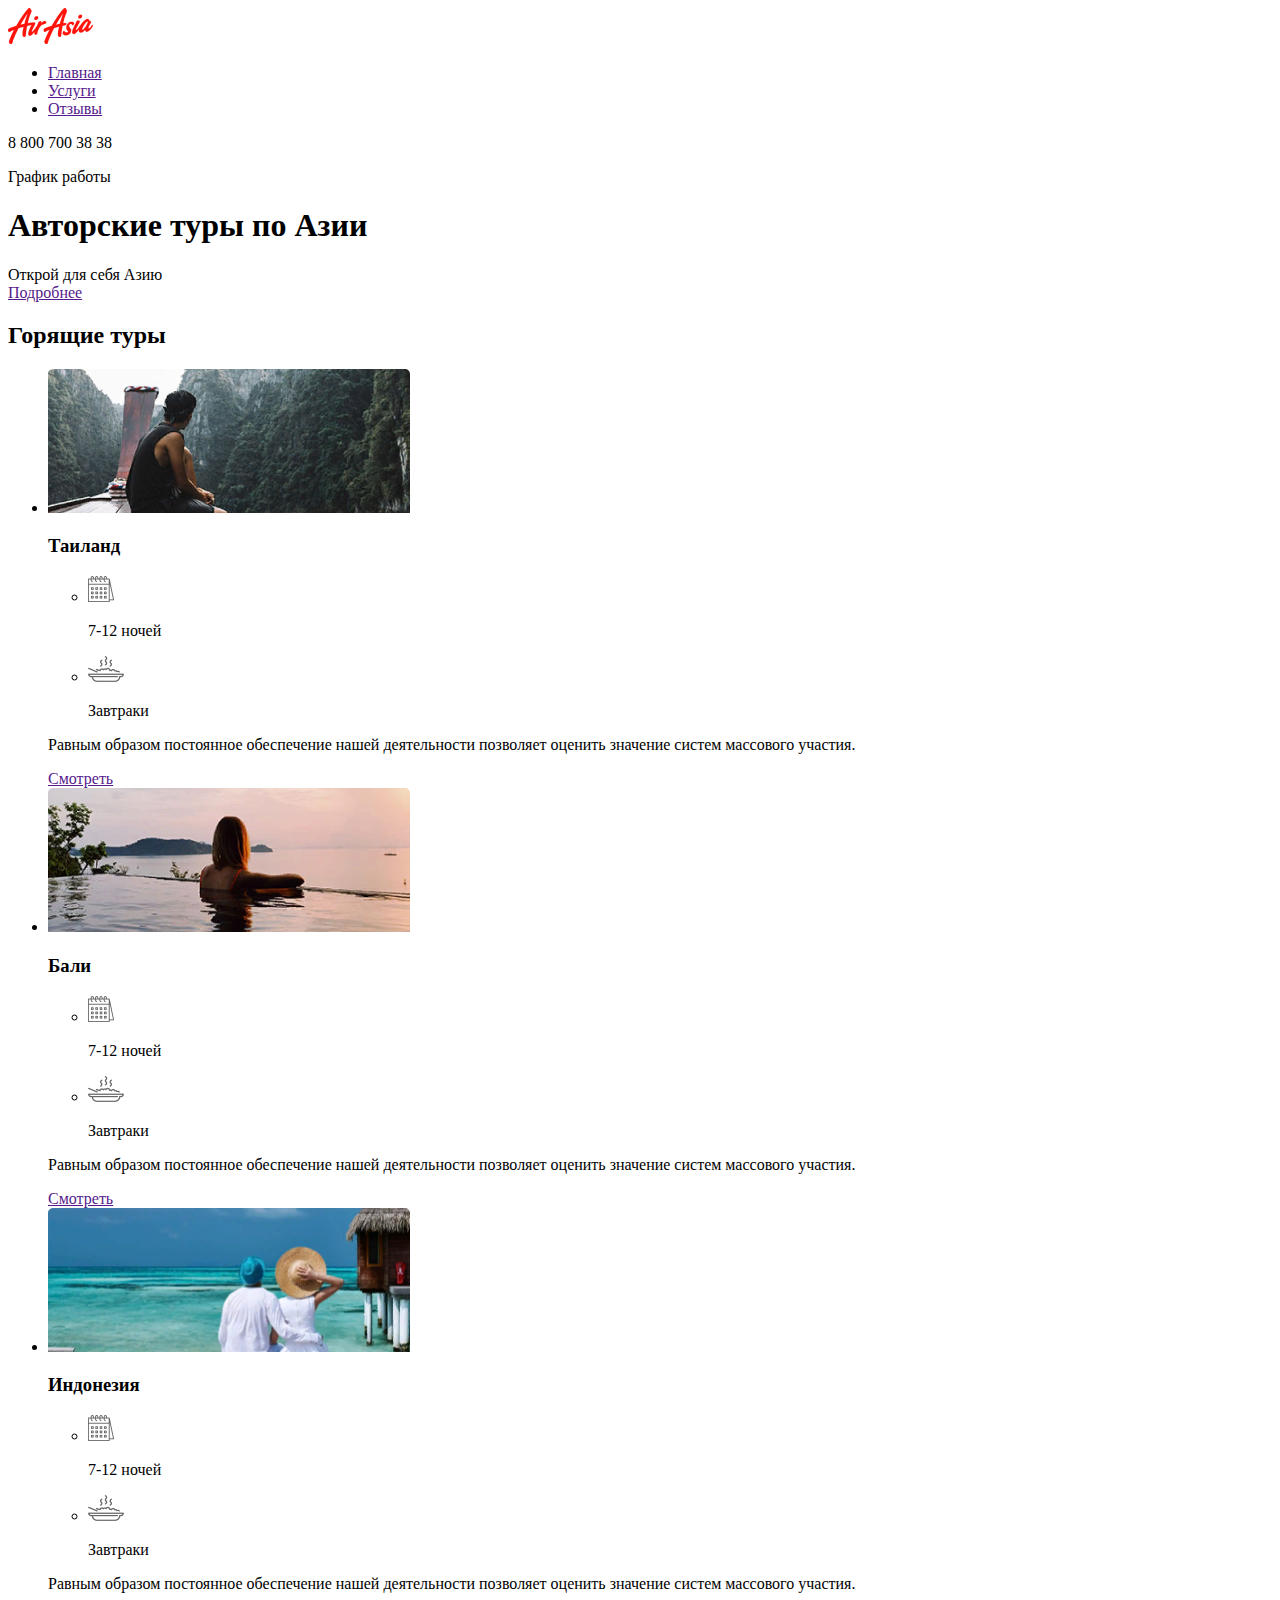
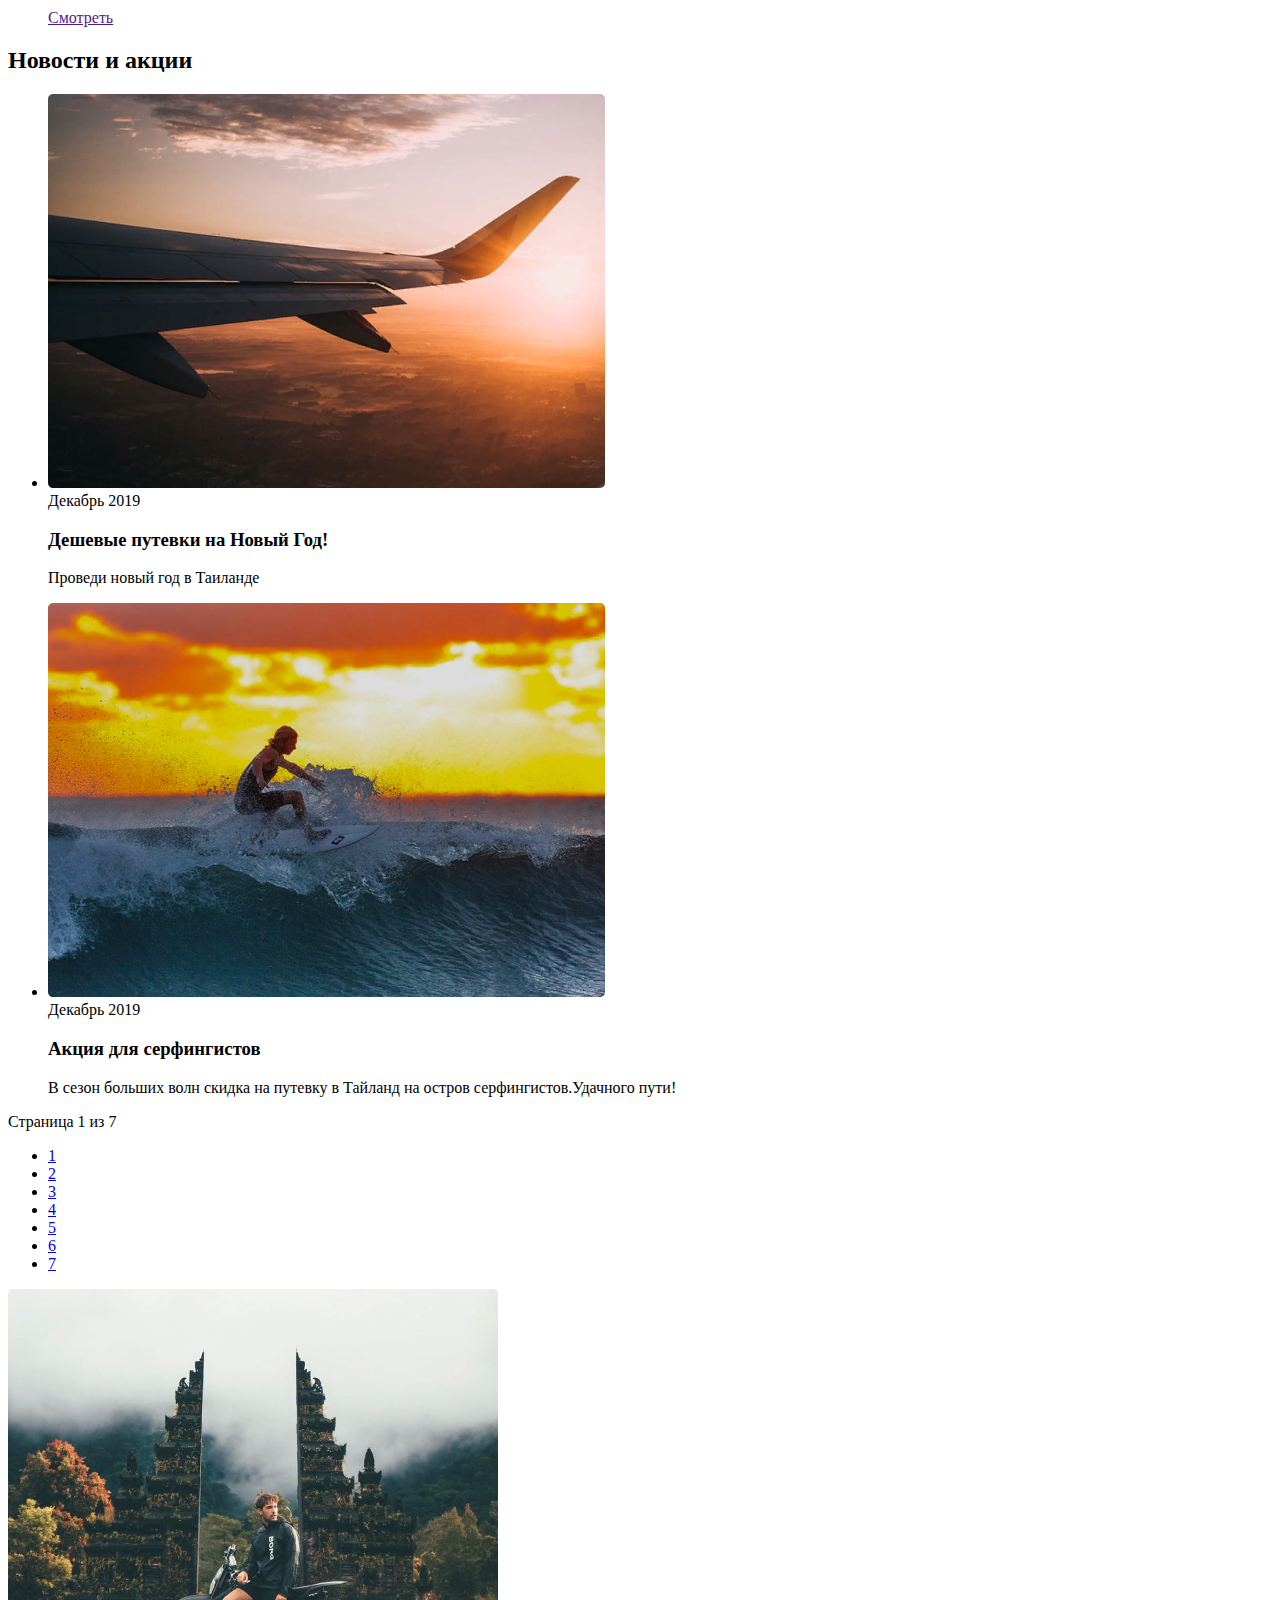
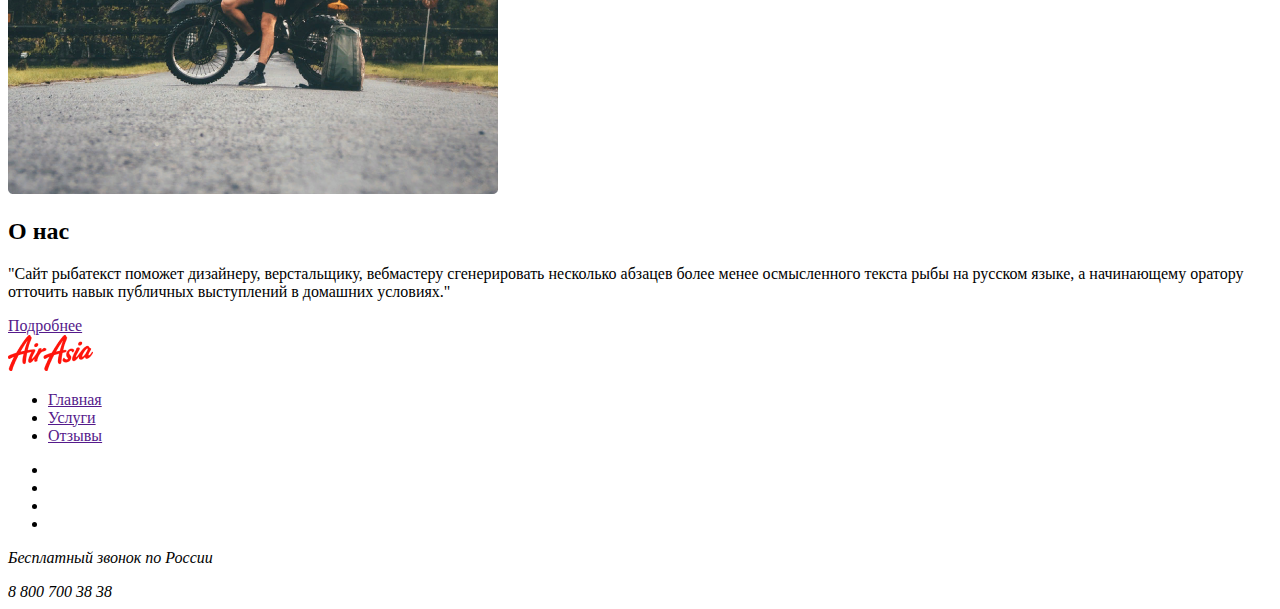
==== commit 36f1673c: "Add files via upload" ====
--- a/index.html
+++ b/index.html
@@ -168,8 +168,8 @@
             <div class="about-us__content">
               <h2 class="about-us__title">О нас</h2>
               <p class="about-us__text">"Сайт рыбатекст поможет дизайнеру, верстальщику, вебмастеру сгенерировать
-                несколько
-                абзацев более менее осмысленного текста."</p>
+                несколько абзацев более менее осмысленного текста рыбы на русском языке, а начинающему оратору отточить
+                навык публичных выступлений в домашних условиях."</p>
               <a href="" class="about-us__btn btn">Подробнее</a>
             </div>
           </div>
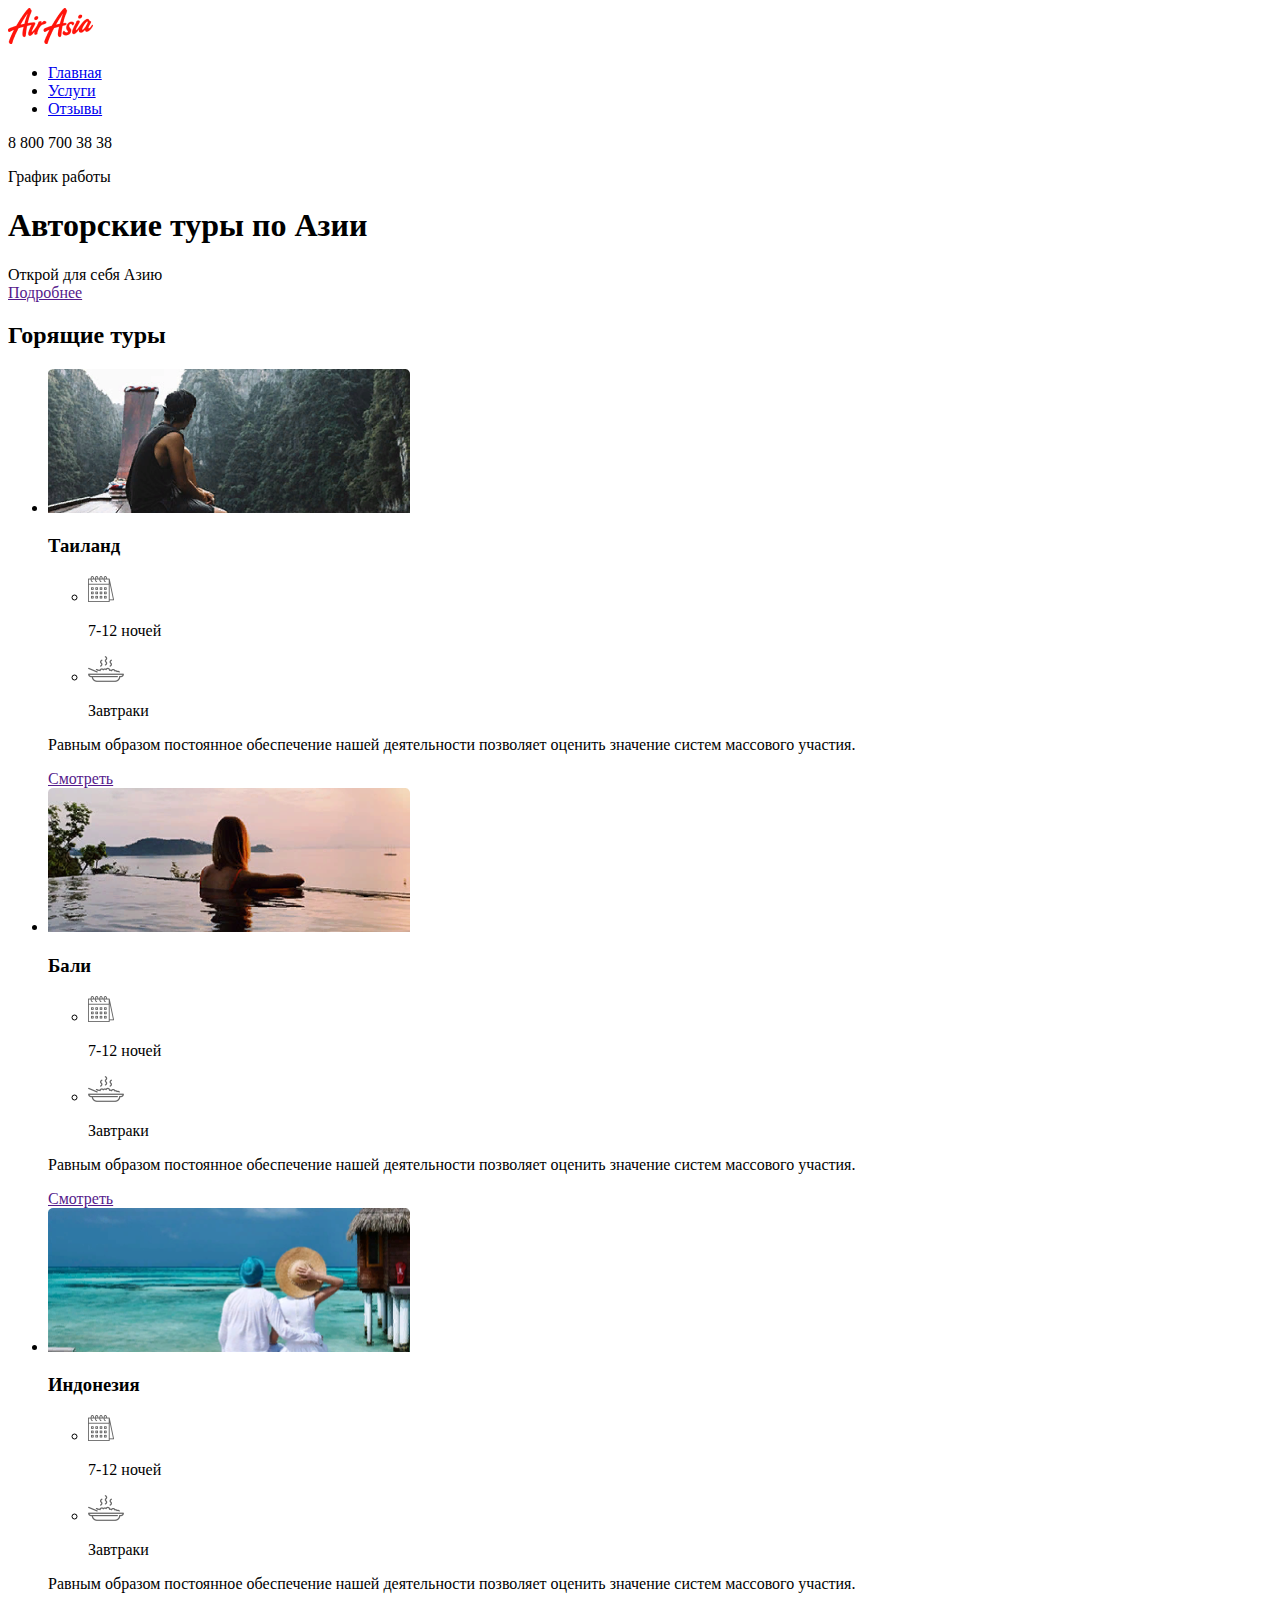
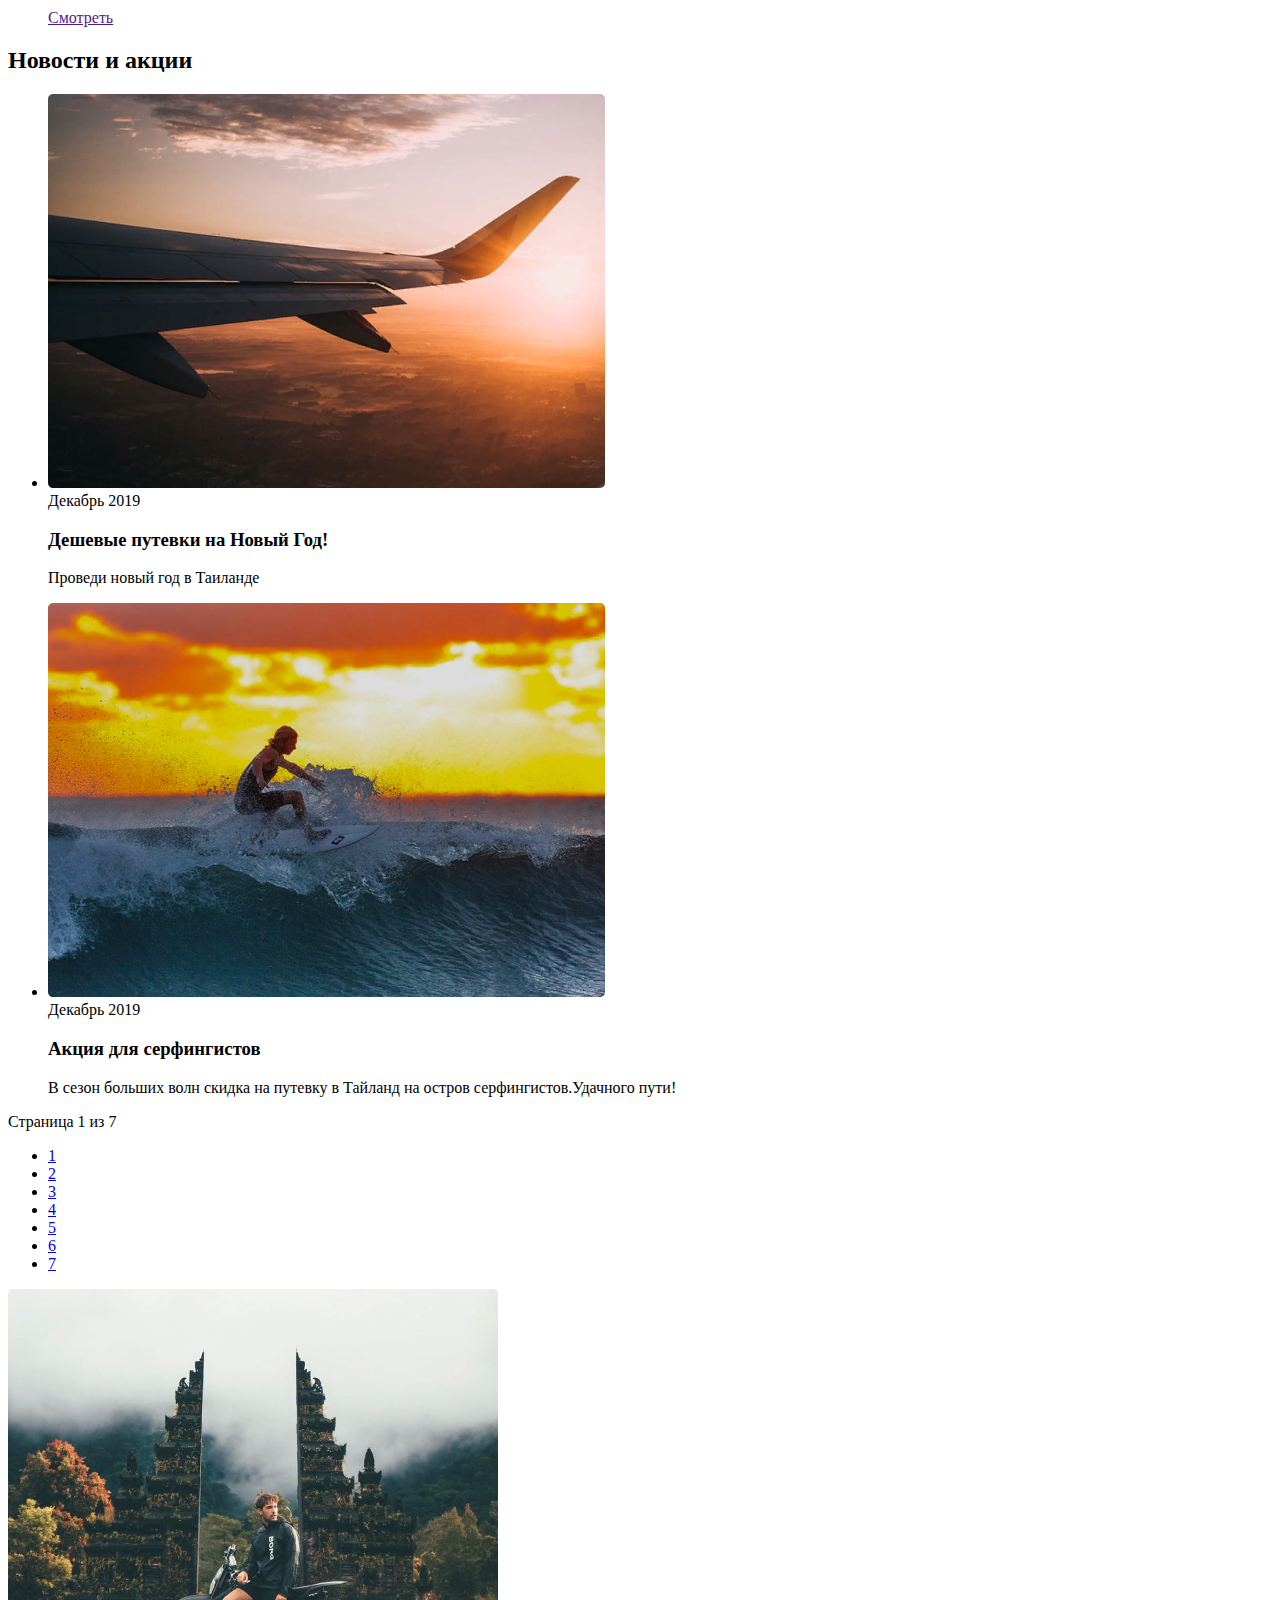
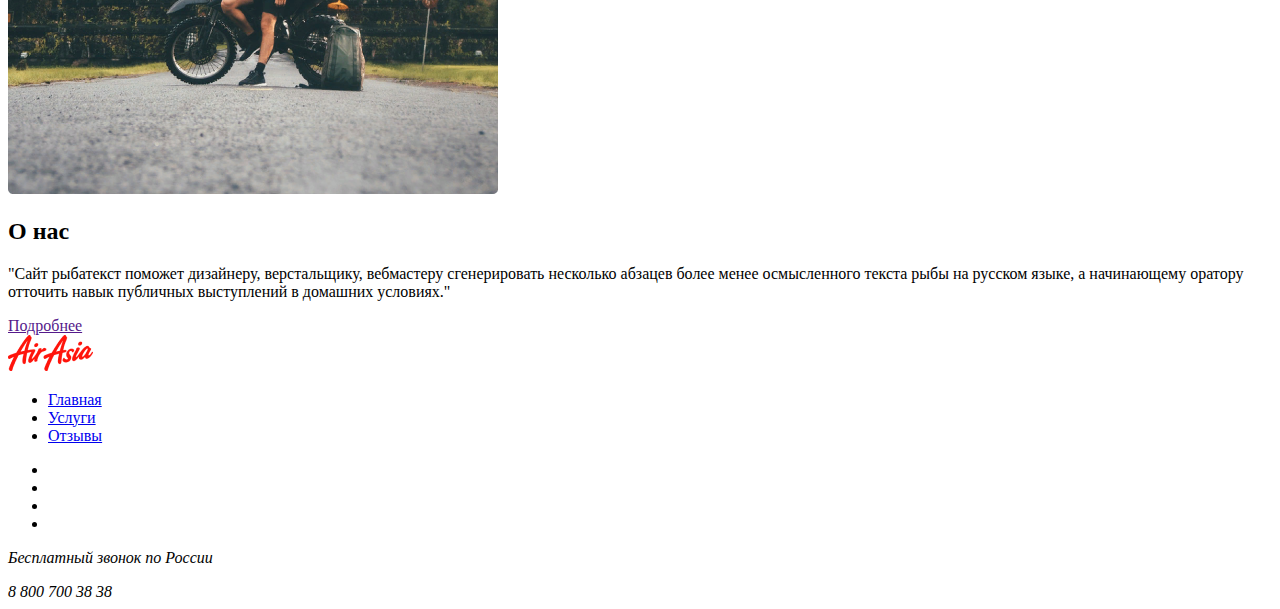
==== commit 5bb4c28c: "Add files via upload" ====
--- a/index.html
+++ b/index.html
@@ -28,13 +28,13 @@
             <nav class="nav">
               <ul class="nav__list">
                 <li class="nav__item">
-                  <a href="" class="nav__link">Главная</a>
+                  <a href="index.html" class="nav__link">Главная</a>
                 </li>
                 <li class="nav__item">
-                  <a href="" class="nav__link">Услуги</a>
+                  <a href="services.html" class="nav__link">Услуги</a>
                 </li>
                 <li class="nav__item">
-                  <a href="" class="nav__link">Отзывы</a>
+                  <a href="reviews.html" class="nav__link">Отзывы</a>
                 </li>
               </ul>
             </nav>
@@ -184,13 +184,13 @@
           <nav class="nav footer__nav">
             <ul class="nav__list">
               <li class="nav__item">
-                <a href="" class="nav__link">Главная</a>
+                <a href="index.html" class="nav__link">Главная</a>
               </li>
               <li class="nav__item">
-                <a href="" class="nav__link">Услуги</a>
+                <a href="services.html" class="nav__link">Услуги</a>
               </li>
               <li class="nav__item">
-                <a href="" class="nav__link">Отзывы</a>
+                <a href="reviews.html" class="nav__link">Отзывы</a>
               </li>
             </ul>
           </nav>
